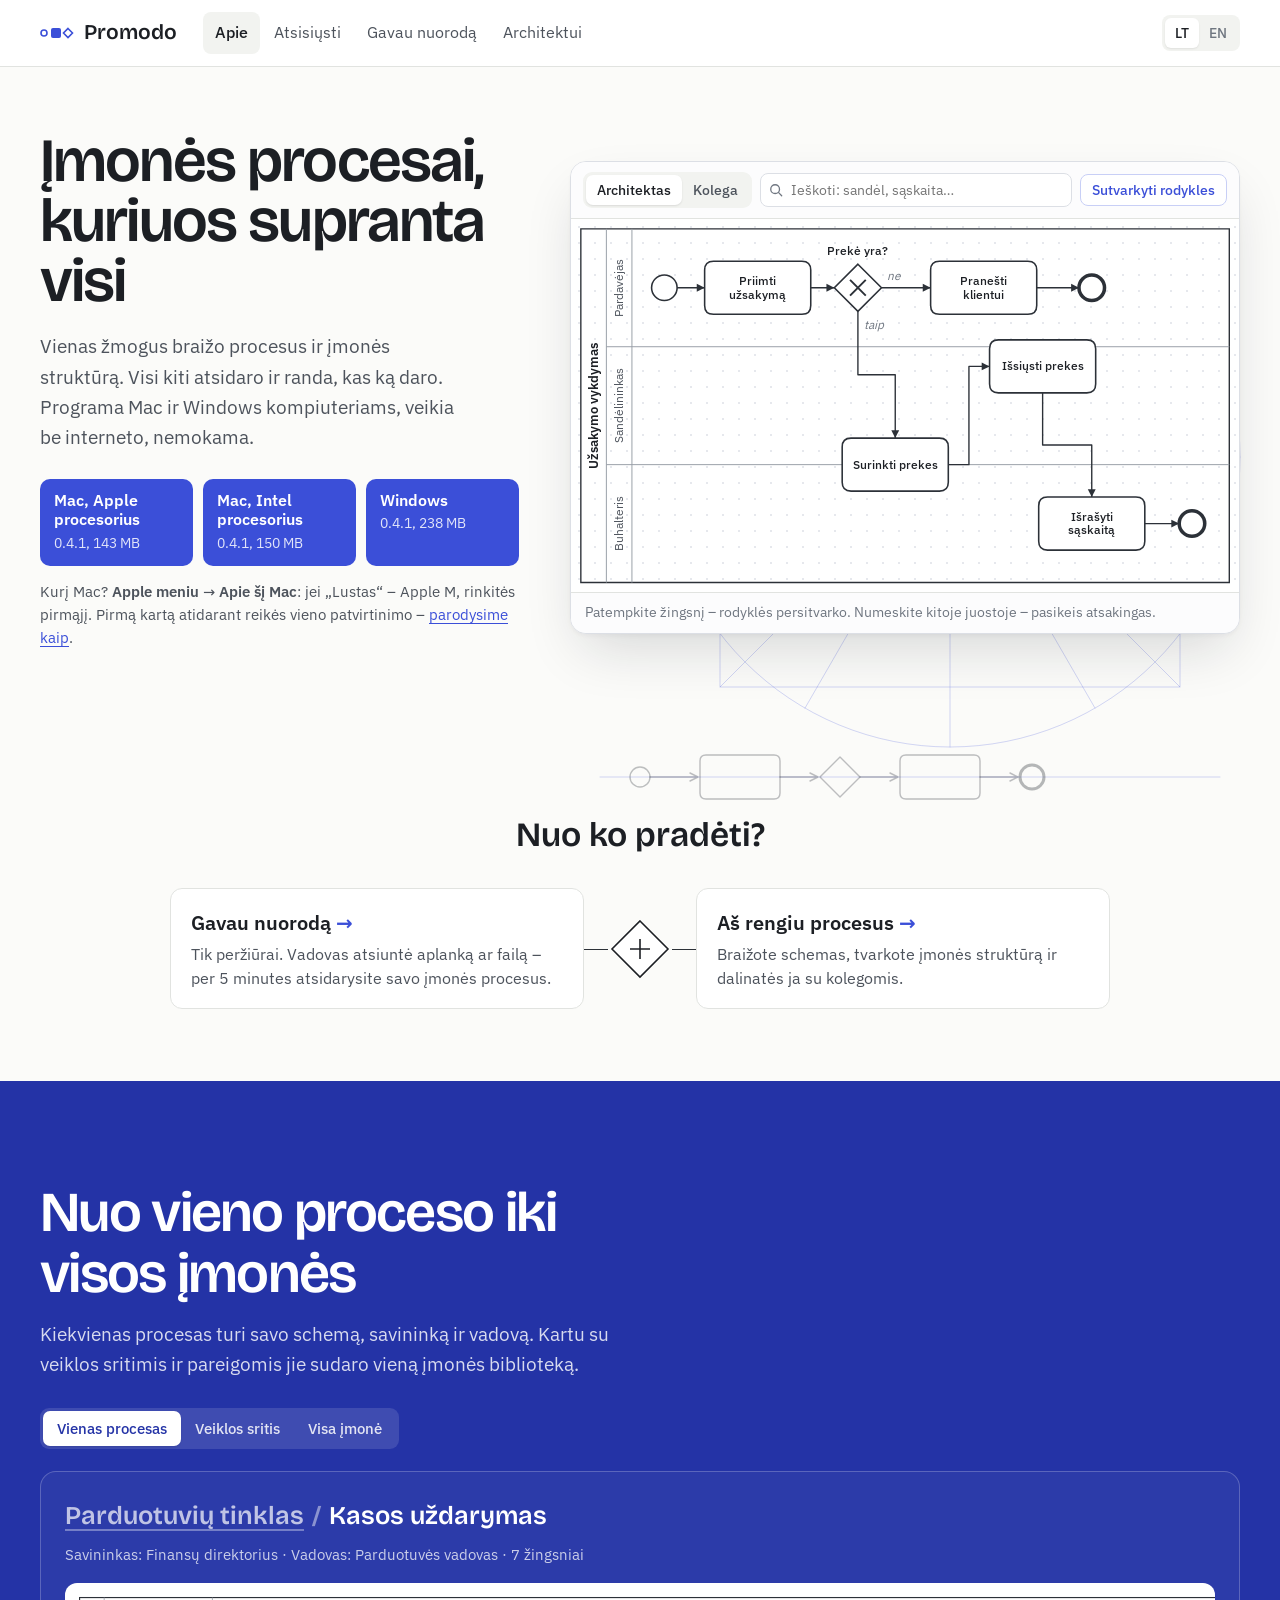
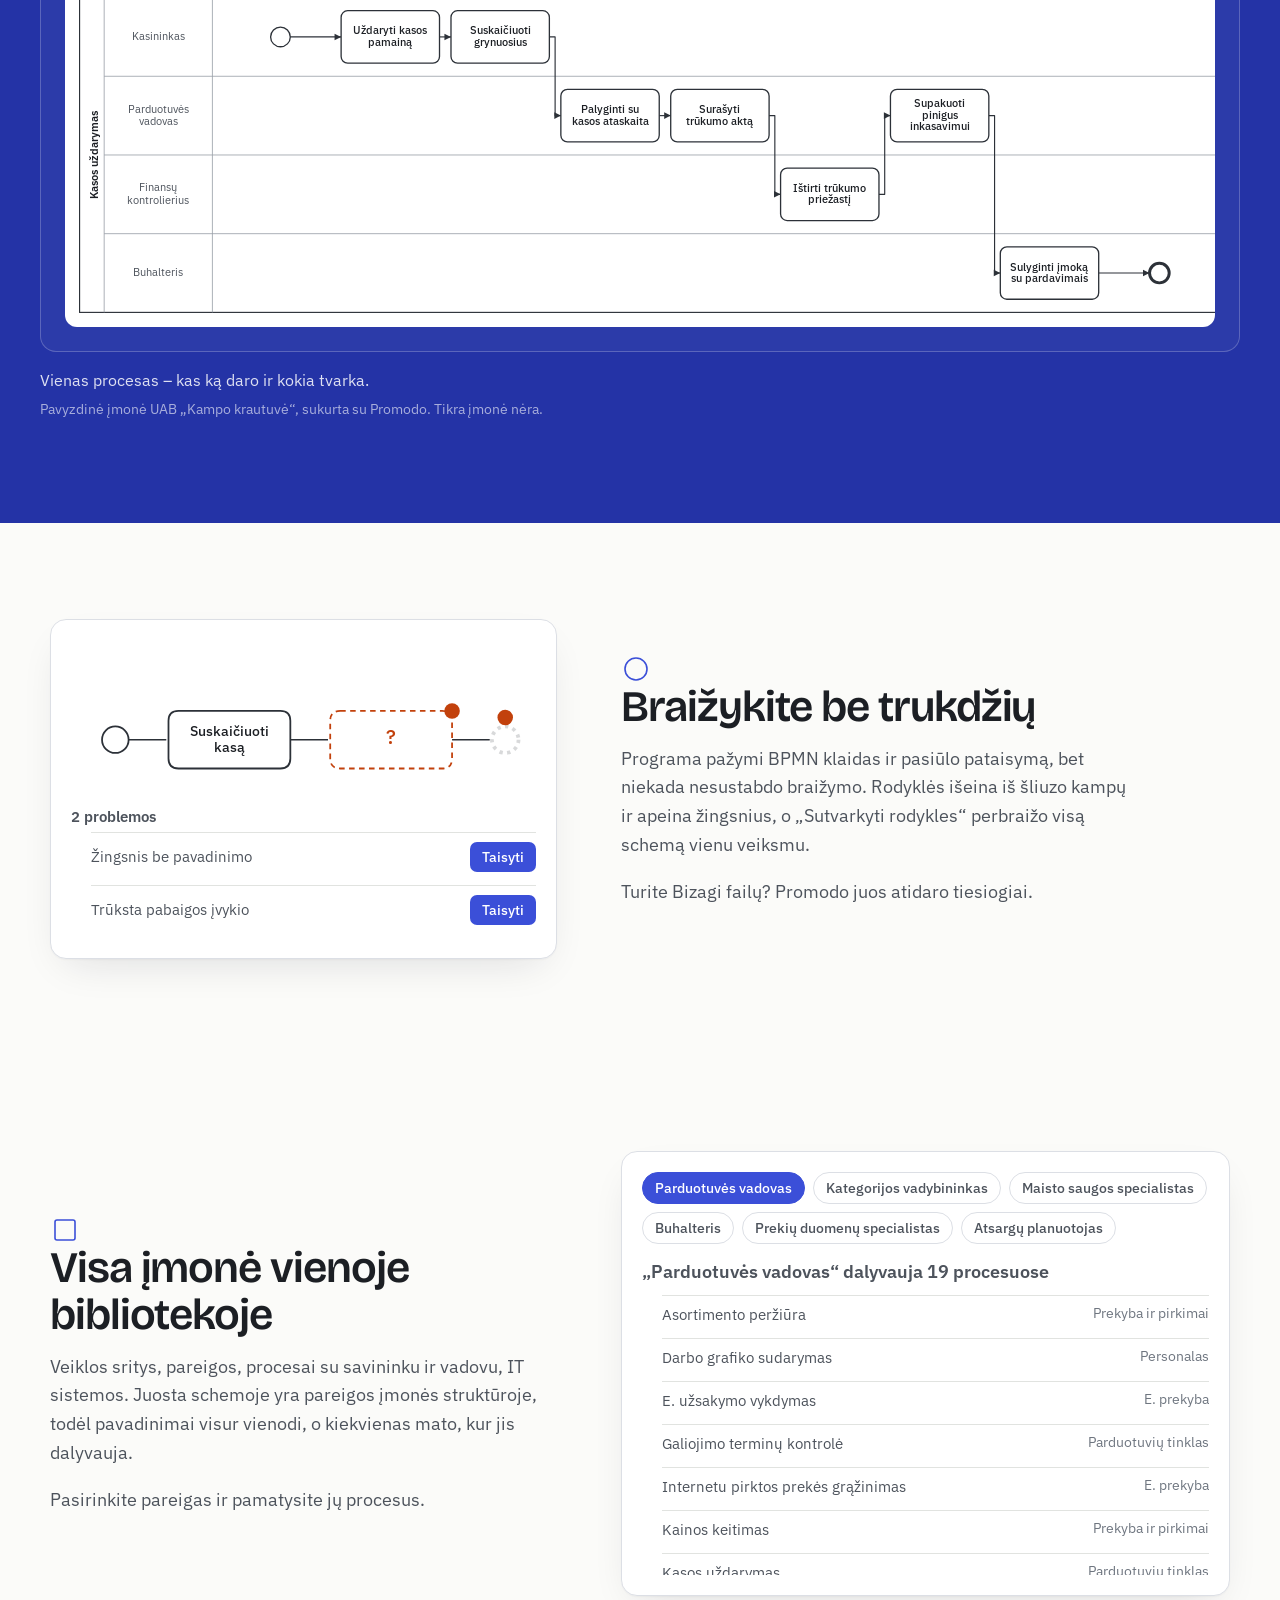
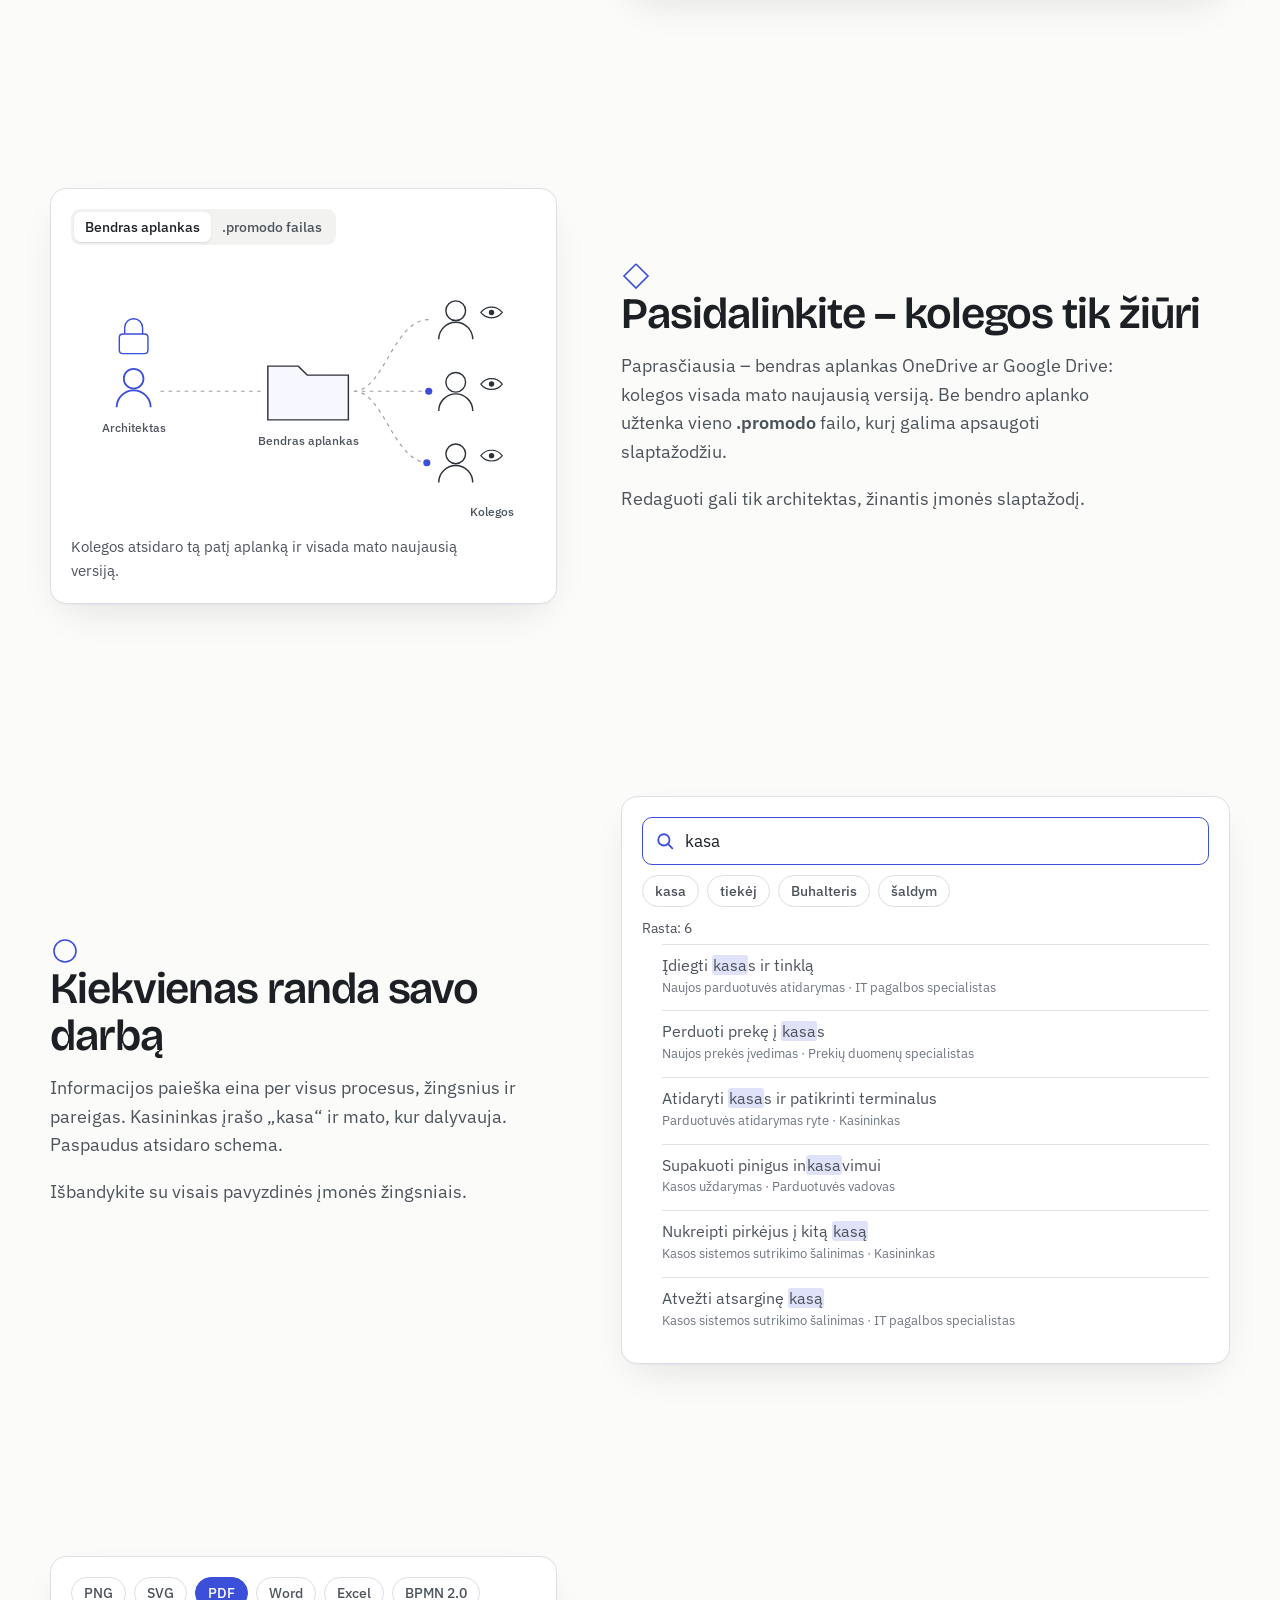
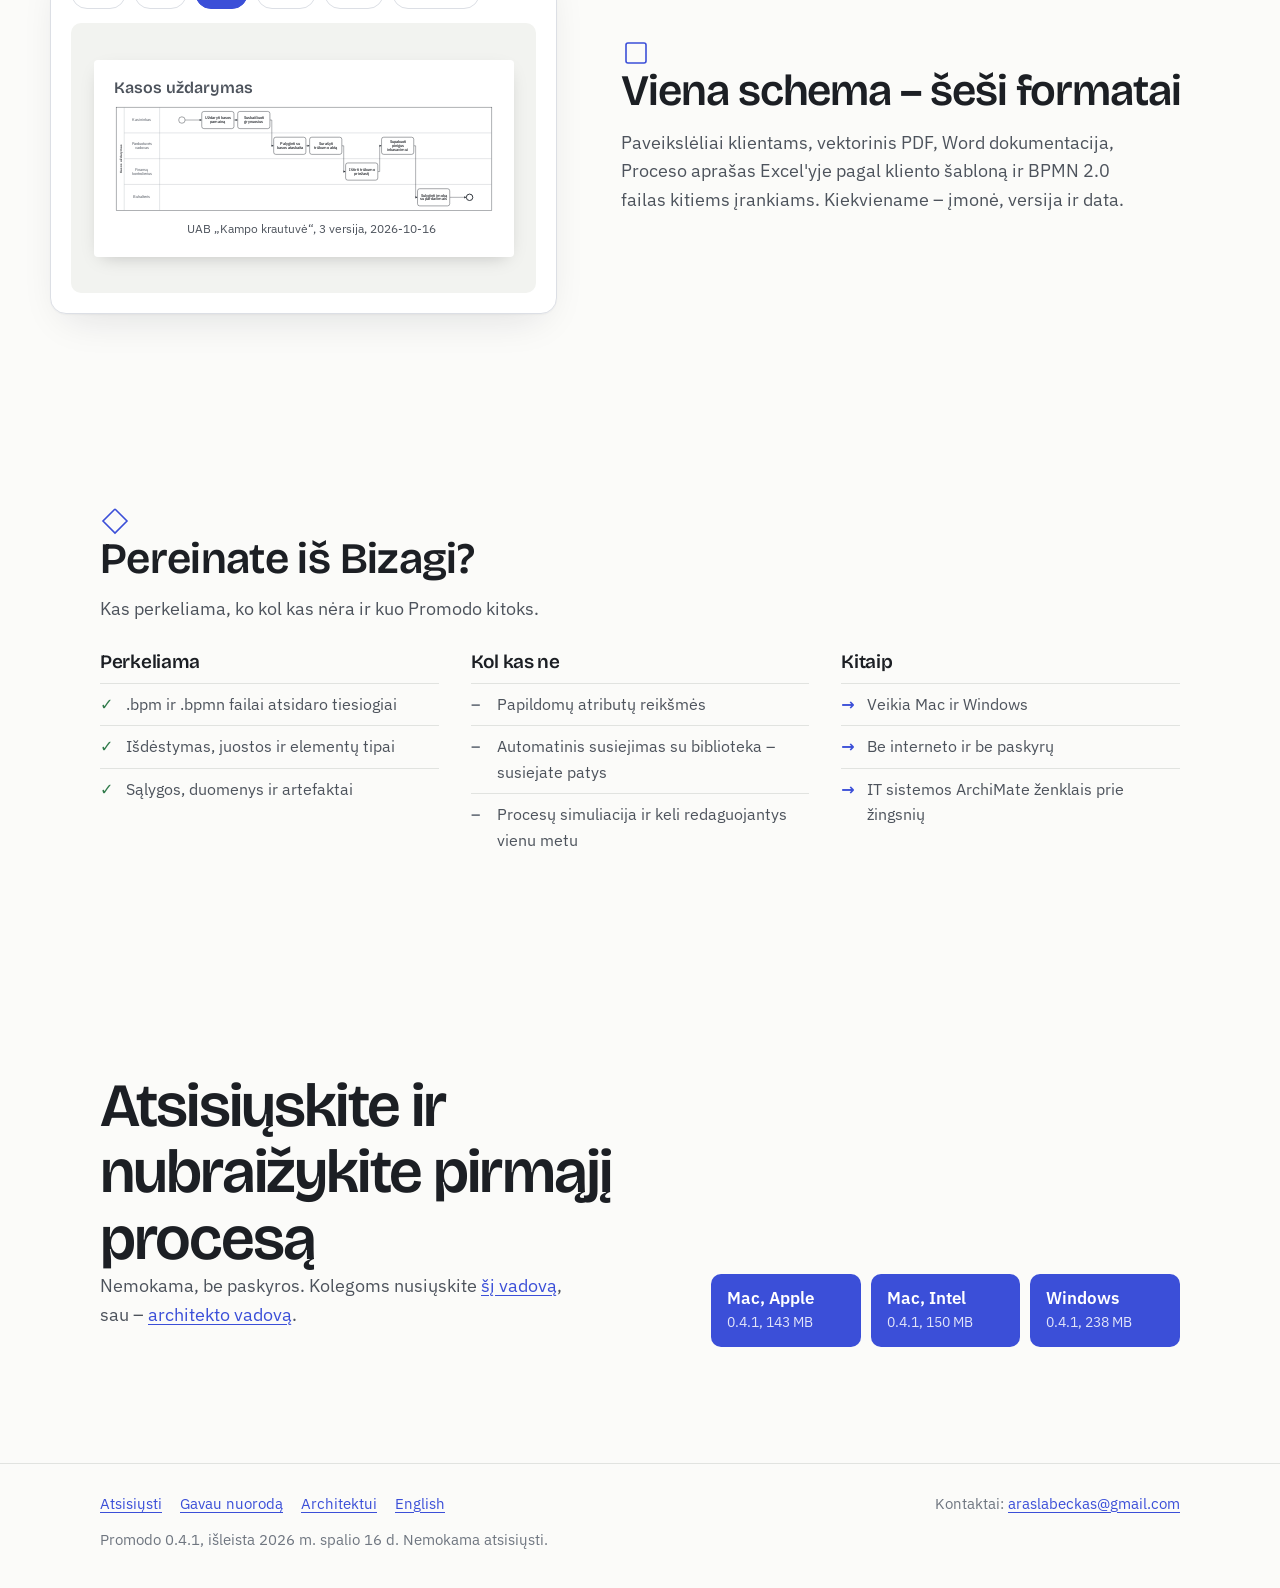
==== index.html @ ded394b3 "Promodo website 0.4.1 Co-Authored-By: Claude Opus 5.5 <noreply@anthropic.com>" ====
<!doctype html>
<html lang="lt" data-root="">
<head>
<meta charset="utf-8">
<meta name="viewport" content="width=device-width, initial-scale=1">
<title>Promodo – įmonės procesai, kuriuos supranta visi</title>
<meta name="description" content="Promodo – programa Mac ir Windows kompiuteriams. Vienas žmogus braižo įmonės procesus ir struktūrą, visi kiti randa, kas ką daro. Veikia be interneto. Nemokama atsisiųsti.">
<link rel="alternate" hreflang="en" href="en/index.html">
<link rel="icon" href="assets/img/icon.png">
<link rel="preload" href="assets/fonts/bricolage-grotesque-latin-opsz-normal.woff2" as="font" type="font/woff2" crossorigin>
<link rel="stylesheet" href="assets/site.css">
</head>
<body>
<a class="skip" href="#main">Pereiti prie turinio</a>
<header class="masthead">
  <a class="brand" href="index.html" aria-label="Promodo pradžia">
    <svg viewBox="0 0 34 14" aria-hidden="true"><circle cx="4" cy="7" r="3" fill="none" stroke="#3b4fd8" stroke-width="1.6"/><rect x="11" y="2" width="10" height="10" rx="2" fill="#3b4fd8"/><path d="M28 2.5 32.5 7 28 11.5 23.5 7Z" fill="none" stroke="#3b4fd8" stroke-width="1.6"/></svg>
    Promodo
  </a>
  <nav class="nav" aria-label="Puslapiai">
    <a href="index.html" aria-current="page">Apie</a>
    <a href="atsisiusti.html">Atsisiųsti</a>
    <a href="gavau-nuoroda.html">Gavau nuorodą</a>
    <a href="architektui.html">Architektui</a>
  </nav>
  <div class="lang"><span aria-current="true">LT</span><a href="en/index.html" hreflang="en" lang="en">EN</a></div>
</header>

<nav class="rail" aria-label="Šio puslapio dalys">
  <ol>
    <li><a href="#pradzia"><span>Pradžia</span></a></li>
    <li><a href="#kam"><span>Kam skirta</span></a></li>
    <li><a href="#mastas"><span>Visa įmonė</span></a></li>
    <li><a href="#braizyti"><span>Braižyti</span></a></li>
    <li><a href="#struktura"><span>Struktūra</span></a></li>
    <li><a href="#dalintis"><span>Dalintis</span></a></li>
    <li><a href="#rasti"><span>Rasti</span></a></li>
    <li><a href="#eksportas"><span>Eksportas</span></a></li>
    <li><a href="#bizagi"><span>Iš Bizagi</span></a></li>
    <li><a href="#atsisiusti"><span>Atsisiųsti</span></a></li>
  </ol>
  <span class="rail__token" aria-hidden="true"></span>
</nav>

<main id="main">
  <section class="hero2" id="pradzia" data-bg="geometry">
    <div class="hero2__grid">
      <div class="hero2__words">
        <h1>Įmonės procesai, kuriuos supranta visi</h1>
        <p class="hero2__sub">Vienas žmogus braižo procesus ir įmonės struktūrą. Visi kiti atsidaro ir randa, kas ką daro. Programa Mac ir Windows kompiuteriams, veikia be interneto, nemokama.</p>
        <div class="keys">
          <a class="key" data-file="mac-arm64" href="https://github.com/arislovas/promodo-app/releases/download/v0.4.1/Promodo-0.4.1-arm64.dmg"><span class="key__os">Mac, Apple procesorius</span><span class="key__meta">0.4.1, 143 MB</span></a>
          <a class="key" data-file="mac-x64" href="https://github.com/arislovas/promodo-app/releases/download/v0.4.1/Promodo-0.4.1-x64.dmg"><span class="key__os">Mac, Intel procesorius</span><span class="key__meta">0.4.1, 150 MB</span></a>
          <a class="key" data-file="win" href="https://github.com/arislovas/promodo-app/releases/download/v0.4.1/Promodo-0.4.1-setup.exe"><span class="key__os">Windows</span><span class="key__meta">0.4.1, 238 MB</span></a>
        </div>
        <p class="keys__hint">Kurį Mac? <b>Apple meniu</b> → <b>Apie šį Mac</b>: jei „Lustas“ – Apple M, rinkitės pirmąjį. Pirmą kartą atidarant reikės vieno patvirtinimo – <a href="atsisiusti.html">parodysime kaip</a>.</p>
      </div>

      <div class="studio" data-demo="studio" data-view="architect">
        <div class="st-bar">
          <div class="seg" role="group" aria-label="Kas žiūri">
            <button type="button" data-mode="architect" aria-pressed="true">Architektas</button>
            <button type="button" data-mode="colleague" aria-pressed="false">Kolega</button>
          </div>
          <label class="st-search"><span class="skip">Informacijos paieška</span>
            <svg viewBox="0 0 16 16" aria-hidden="true"><circle cx="7" cy="7" r="5" fill="none" stroke="#6f7680" stroke-width="1.5"/><path d="M11 11l3.5 3.5" stroke="#6f7680" stroke-width="1.5" stroke-linecap="round"/></svg>
            <input type="search" placeholder="Ieškoti: sandėl, sąskaita…" autocomplete="off">
          </label>
          <button type="button" class="btn-line" data-tidy>Sutvarkyti rodykles</button>
          <span class="st-lock"><svg width="14" height="14" viewBox="0 0 14 14" aria-hidden="true"><rect x="2.5" y="6" width="9" height="7" rx="1.5" fill="none" stroke="#4d535c" stroke-width="1.3"/><path d="M4.5 6V4.5a2.5 2.5 0 0 1 5 0V6" fill="none" stroke="#4d535c" stroke-width="1.3"/></svg>Tik peržiūra</span>
        </div>
        <div class="st-canvas">
          <svg viewBox="0 0 680 380" role="img" aria-label="Proceso „Užsakymo vykdymas“ schema su trimis juostomis: Pardavėjas, Sandėlininkas, Buhalteris. Žingsnius galima tempti."></svg>
          <span class="st-badge" role="status"></span>
          <aside class="st-panel" hidden><button type="button" class="st-panel-close" aria-label="Uždaryti">×</button><div class="st-panel__body"></div></aside>
        </div>
        <p class="st-hint"></p>
      </div>
    </div>
  </section>

  <section class="gate" id="kam" data-bg="spiral">
    <div class="gate__inner">
      <p class="gate__q">Nuo ko pradėti?</p>
      <a class="path" href="gavau-nuoroda.html"><span class="path__title">Gavau nuorodą</span><span class="path__sub">Tik peržiūrai. Vadovas atsiuntė aplanką ar failą – per 5 minutes atsidarysite savo įmonės procesus.</span></a>
      <svg class="gate__mark" viewBox="0 0 64 64" aria-hidden="true"><path d="M32 4L60 32L32 60L4 32Z"/><path d="M22 32h20M32 22v20" stroke-width="2"/></svg>
      <a class="path" href="architektui.html"><span class="path__title">Aš rengiu procesus</span><span class="path__sub">Braižote schemas, tvarkote įmonės struktūrą ir dalinatės ja su kolegomis.</span></a>
    </div>
  </section>

  <section class="band" id="mastas" data-demo="scale">
    <div class="band__inner">
      <h2>Nuo vieno proceso iki visos įmonės</h2>
      <p class="band__lead">Kiekvienas procesas turi savo schemą, savininką ir vadovą. Kartu su veiklos sritimis ir pareigomis jie sudaro vieną įmonės biblioteką.</p>
      <div class="seg" role="group" aria-label="Mastas">
        <button type="button" data-stop aria-pressed="true">Vienas procesas</button>
        <button type="button" data-stop aria-pressed="false">Veiklos sritis</button>
        <button type="button" data-stop aria-pressed="false">Visa įmonė</button>
      </div>
      <div class="sc-stage" aria-live="polite"></div>
      <p class="sc-caption"></p>
      <p class="sc-note">Pavyzdinė įmonė UAB „Kampo krautuvė“, sukurta su Promodo. Tikra įmonė nėra.</p>
    </div>
  </section>

  <section class="x" id="braizyti" data-bg-side="left" data-bg="process">
    <div class="x__inner">
      <div>
        <h2><svg class="mark" data-draw viewBox="0 0 30 30" aria-hidden="true"><circle cx="15" cy="15" r="11" pathLength="1"/></svg>Braižykite be trukdžių</h2>
        <p>Programa pažymi BPMN klaidas ir pasiūlo pataisymą, bet niekada nesustabdo braižymo. Rodyklės išeina iš šliuzo kampų ir apeina žingsnius, o „Sutvarkyti rodykles“ perbraižo visą schemą vienu veiksmu.</p>
        <p>Turite Bizagi failų? Promodo juos atidaro tiesiogiai.</p>
      </div>
      <div class="x__demo" data-demo="check">
        <svg viewBox="0 0 420 140" role="img" aria-label="Schema su dviem problemomis: žingsnis be pavadinimo ir trūkstama pabaiga."></svg>
        <p class="ck-state" role="status"></p>
        <ul class="ck-list"></ul>
      </div>
    </div>
  </section>

  <section class="x" id="struktura" data-bg="org">
    <div class="x__inner">
      <div>
        <h2><svg class="mark" data-draw viewBox="0 0 30 30" aria-hidden="true"><path d="M7 5h16a2 2 0 0 1 2 2v16a2 2 0 0 1-2 2H7a2 2 0 0 1-2-2V7a2 2 0 0 1 2-2z" pathLength="1"/></svg>Visa įmonė vienoje bibliotekoje</h2>
        <p>Veiklos sritys, pareigos, procesai su savininku ir vadovu, IT sistemos. Juosta schemoje yra pareigos įmonės struktūroje, todėl pavadinimai visur vienodi, o kiekvienas mato, kur jis dalyvauja.</p>
        <p>Pasirinkite pareigas ir pamatysite jų procesus.</p>
      </div>
      <div class="x__demo" data-demo="org">
        <div class="or-chips" role="group" aria-label="Pareigos"></div>
        <div class="or-out" aria-live="polite"></div>
      </div>
    </div>
  </section>

  <section class="x" id="dalintis" data-bg-side="left" data-bg="share">
    <div class="x__inner">
      <div>
        <h2><svg class="mark" data-draw viewBox="0 0 30 30" aria-hidden="true"><path d="M15 3L27 15L15 27L3 15Z" pathLength="1"/></svg>Pasidalinkite – kolegos tik žiūri</h2>
        <p>Paprasčiausia – bendras aplankas OneDrive ar Google Drive: kolegos visada mato naujausią versiją. Be bendro aplanko užtenka vieno <b>.promodo</b> failo, kurį galima apsaugoti slaptažodžiu.</p>
        <p>Redaguoti gali tik architektas, žinantis įmonės slaptažodį.</p>
      </div>
      <div class="x__demo" data-demo="share">
        <div class="seg sh-tabs" role="group" aria-label="Kaip dalintis">
          <button type="button" data-share="folder" aria-pressed="true">Bendras aplankas</button>
          <button type="button" data-share="file" aria-pressed="false">.promodo failas</button>
        </div>
        <svg viewBox="0 0 520 300" role="img" aria-label="Architektas pasidalina, trys kolegos peržiūri."></svg>
        <p class="sh-note"></p>
      </div>
    </div>
  </section>

  <section class="x" id="rasti" data-bg="search">
    <div class="x__inner">
      <div>
        <h2><svg class="mark" data-draw viewBox="0 0 30 30" aria-hidden="true"><circle cx="15" cy="15" r="11" pathLength="1"/></svg>Kiekvienas randa savo darbą</h2>
        <p>Informacijos paieška eina per visus procesus, žingsnius ir pareigas. Kasininkas įrašo „kasa“ ir mato, kur dalyvauja. Paspaudus atsidaro schema.</p>
        <p>Išbandykite su visais pavyzdinės įmonės žingsniais.</p>
      </div>
      <div class="x__demo" data-demo="find">
        <label class="fd-box"><span class="skip">Informacijos paieška</span>
          <svg viewBox="0 0 16 16" aria-hidden="true"><circle cx="7" cy="7" r="5" fill="none" stroke="#3b4fd8" stroke-width="1.6"/><path d="M11 11l3.5 3.5" stroke="#3b4fd8" stroke-width="1.6" stroke-linecap="round"/></svg>
          <input type="search" autocomplete="off" placeholder="Informacijos paieška">
        </label>
        <div class="fd-hints"><button type="button" class="chip" data-q="kasa">kasa</button><button type="button" class="chip" data-q="tiekėj">tiekėj</button><button type="button" class="chip" data-q="Buhalteris">Buhalteris</button><button type="button" class="chip" data-q="šaldym">šaldym</button></div>
        <p class="fd-count" aria-live="polite"></p>
        <ul class="fd-results"></ul>
      </div>
    </div>
  </section>

  <section class="x" id="eksportas" data-bg-side="left" data-bg="docs">
    <div class="x__inner">
      <div>
        <h2><svg class="mark" data-draw viewBox="0 0 30 30" aria-hidden="true"><path d="M7 5h16a2 2 0 0 1 2 2v16a2 2 0 0 1-2 2H7a2 2 0 0 1-2-2V7a2 2 0 0 1 2-2z" pathLength="1"/></svg>Viena schema – šeši formatai</h2>
        <p>Paveikslėliai klientams, vektorinis PDF, Word dokumentacija, Proceso aprašas Excel'yje pagal kliento šabloną ir BPMN 2.0 failas kitiems įrankiams. Kiekviename – įmonė, versija ir data.</p>
      </div>
      <div class="x__demo" data-demo="export">
        <div class="ex-formats" role="group" aria-label="Formatas">
          <button type="button" class="chip" data-format="png">PNG</button>
          <button type="button" class="chip" data-format="svg">SVG</button>
          <button type="button" class="chip" data-format="pdf">PDF</button>
          <button type="button" class="chip" data-format="docx">Word</button>
          <button type="button" class="chip" data-format="xlsx">Excel</button>
          <button type="button" class="chip" data-format="bpmn">BPMN 2.0</button>
        </div>
        <div class="ex-view" aria-live="polite"></div>
      </div>
    </div>
  </section>

  <section class="mig" id="bizagi" data-bg-dim data-bg="polyhedron">
    <div class="mig__inner">
      <h2><svg class="mark" data-draw viewBox="0 0 30 30" aria-hidden="true"><path d="M15 3L27 15L15 27L3 15Z" pathLength="1"/></svg>Pereinate iš Bizagi?</h2>
      <p class="quiet">Kas perkeliama, ko kol kas nėra ir kuo Promodo kitoks.</p>
      <div class="mig__cols">
        <div class="yes"><h3>Perkeliama</h3><ul><li>.bpm ir .bpmn failai atsidaro tiesiogiai</li><li>Išdėstymas, juostos ir elementų tipai</li><li>Sąlygos, duomenys ir artefaktai</li></ul></div>
        <div class="not"><h3>Kol kas ne</h3><ul><li>Papildomų atributų reikšmės</li><li>Automatinis susiejimas su biblioteka – susiejate patys</li><li>Procesų simuliacija ir keli redaguojantys vienu metu</li></ul></div>
        <div class="diff"><h3>Kitaip</h3><ul><li>Veikia Mac ir Windows</li><li>Be interneto ir be paskyrų</li><li>IT sistemos ArchiMate ženklais prie žingsnių</li></ul></div>
      </div>
    </div>
  </section>

  <section class="close" id="atsisiusti" data-bg="geometry">
    <div class="close__inner">
      <div>
        <h2>Atsisiųskite ir nubraižykite pirmąjį procesą</h2>
        <p>Nemokama, be paskyros. Kolegoms nusiųskite <a href="gavau-nuoroda.html">šį vadovą</a>, sau – <a href="architektui.html">architekto vadovą</a>.</p>
      </div>
      <div class="keys">
        <a class="key" data-file="mac-arm64" href="https://github.com/arislovas/promodo-app/releases/download/v0.4.1/Promodo-0.4.1-arm64.dmg"><span class="key__os">Mac, Apple</span><span class="key__meta">0.4.1, 143 MB</span></a>
        <a class="key" data-file="mac-x64" href="https://github.com/arislovas/promodo-app/releases/download/v0.4.1/Promodo-0.4.1-x64.dmg"><span class="key__os">Mac, Intel</span><span class="key__meta">0.4.1, 150 MB</span></a>
        <a class="key" data-file="win" href="https://github.com/arislovas/promodo-app/releases/download/v0.4.1/Promodo-0.4.1-setup.exe"><span class="key__os">Windows</span><span class="key__meta">0.4.1, 238 MB</span></a>
      </div>
    </div>
  </section>
</main>

<footer class="footer">
  <div class="footer__inner">
    <div class="footer__links">
      <a href="atsisiusti.html">Atsisiųsti</a>
      <a href="gavau-nuoroda.html">Gavau nuorodą</a>
      <a href="architektui.html">Architektui</a>
      <a href="en/index.html" hreflang="en">English</a>
    </div>
    <p style="margin:0">Kontaktai: <a href="mailto:araslabeckas@gmail.com">araslabeckas@gmail.com</a></p>
  </div>
  <p class="footer__meta">Promodo <span data-version>0.4.1</span>, išleista <span data-date>2026 m. spalio 16 d.</span> Nemokama atsisiųsti.</p>
</footer>
<script type="application/json" id="ui-text">{
  "studio": {
    "pool": "Užsakymo vykdymas", "lanes": ["Pardavėjas", "Sandėlininkas", "Buhalteris"],
    "steps": { "a": "Priimti užsakymą", "n": "Pranešti klientui", "b": "Surinkti prekes", "c": "Išsiųsti prekes", "d": "Išrašyti sąskaitą" },
    "gate": "Prekė yra?", "yes": "taip", "no": "ne",
    "details": { "a": ["E. parduotuvė", "Užsakymas", "Užsakymas patvirtintas"], "n": ["El. paštas", "–", "Klientas informuotas"], "b": ["Sandėlio sistema", "Surinkimo lapas", "Prekės surinktos"], "c": ["Kurjerių sistema", "Važtaraštis", "Siunta išsiųsta"], "d": ["Apskaitos sistema", "Sąskaita faktūra", "Sąskaita išsiųsta"] },
    "fields": { "who": "Atsakingas", "it": "IT sistema", "doc": "Dokumentas", "result": "Rezultatas" },
    "hintArchitect": "Patempkite žingsnį – rodyklės persitvarko. Numeskite kitoje juostoje – pasikeis atsakingas.",
    "hintColleague": "Kolega gali tik žiūrėti. Paspauskite žingsnį – pamatysite, kas atsakingas ir kuo dirbama.",
    "tidied": "Rodyklės sutvarkytos"
  },
  "scale": {
    "process": "Kasos uždarymas", "owner": "Savininkas", "manager": "Vadovas", "company": "UAB „Kampo krautuvė“",
    "stepForms": ["žingsnis", "žingsniai", "žingsnių"], "processForms": ["procesas", "procesai", "procesų"],
    "clickHint": "paspauskite procesą – atsidarys jo schema",
    "totals": "12 veiklos sričių · 32 procesai · 204 žingsniai · 40 pareigų. Paspauskite bet kurį procesą.",
    "captions": ["Vienas procesas – kas ką daro ir kokia tvarka.", "Veiklos sritis – visi jos procesai su savininku, vadovu ir žingsniais.", "Visa įmonė – procesų žemėlapis pagal veiklos sritis."]
  },
  "check": { "step1": "Suskaičiuoti kasą", "step2": "Palyginti su ataskaita", "issue1": "Žingsnis be pavadinimo", "issue2": "Trūksta pabaigos įvykio", "fix": "Taisyti", "fixed": "Pataisyta", "problem1": "1 problema", "problems": "{n} problemos", "ok": "Klaidų nėra" },
  "org": { "count": "„{role}“ dalyvauja {n} procesuose" },
  "share": { "architect": "Architektas", "colleagues": "Kolegos", "folder": "Bendras aplankas", "file": "Kampo krautuvė.promodo", "noteFolder": "Kolegos atsidaro tą patį aplanką ir visada mato naujausią versiją.", "noteFile": "Vienas failas laiške. Dukart spustelėjus įsidiegia, gali būti apsaugotas slaptažodžiu." },
  "find": { "start": "kasa", "total": "Pavyzdinėje įmonėje – {n} procesų, žingsnių ir pareigų", "found": "Rasta: {n}", "process": "Procesas", "role": "Pareigos" },
  "export": { "png": "PNG, 2×", "svg": "SVG, vektorius", "stamp": "UAB „Kampo krautuvė“, 3 versija, 2026-10-16", "owner": "Savininkas", "manager": "Vadovas", "cols": ["Nr.", "Žingsnis", "Atsakingas"] }
}</script>
<script src="assets/demo-data.js" defer></script>
<script src="assets/site.js" defer></script>
<script src="assets/demos.js" defer></script>
</body>
</html>
---- assets/site.css ----
/* Promodo site — the page is a process. Headings in Bricolage Grotesque, text in IBM Plex Sans (the app's own
   font), one accent: the app's blue, which also owns one whole band. Fonts self-hosted (SIL OFL). */
@font-face { font-family: "Bricolage"; src: url("fonts/bricolage-grotesque-latin-opsz-normal.woff2") format("woff2"); font-weight: 200 800; font-display: swap; unicode-range: U+0000-00FF, U+2000-206F, U+20AC, U+2122, U+2190-2193, U+2212; }
@font-face { font-family: "Bricolage"; src: url("fonts/bricolage-grotesque-latin-ext-opsz-normal.woff2") format("woff2"); font-weight: 200 800; font-display: swap; unicode-range: U+0100-02AF, U+1E00-1EFF; }

@font-face { font-family: "Plex Sans"; src: url("fonts/ibm-plex-sans-latin-400-normal.woff2") format("woff2"); font-weight: 400; font-display: swap; unicode-range: U+0000-00FF, U+2000-206F, U+20AC, U+2122, U+2190-2193, U+2212; }
@font-face { font-family: "Plex Sans"; src: url("fonts/ibm-plex-sans-latin-ext-400-normal.woff2") format("woff2"); font-weight: 400; font-display: swap; unicode-range: U+0100-02AF, U+1E00-1EFF; }
@font-face { font-family: "Plex Sans"; src: url("fonts/ibm-plex-sans-latin-500-normal.woff2") format("woff2"); font-weight: 500; font-display: swap; unicode-range: U+0000-00FF, U+2000-206F, U+20AC, U+2122, U+2190-2193, U+2212; }
@font-face { font-family: "Plex Sans"; src: url("fonts/ibm-plex-sans-latin-ext-500-normal.woff2") format("woff2"); font-weight: 500; font-display: swap; unicode-range: U+0100-02AF, U+1E00-1EFF; }
@font-face { font-family: "Plex Sans"; src: url("fonts/ibm-plex-sans-latin-600-normal.woff2") format("woff2"); font-weight: 600; font-display: swap; unicode-range: U+0000-00FF, U+2000-206F, U+20AC, U+2122, U+2190-2193, U+2212; }
@font-face { font-family: "Plex Sans"; src: url("fonts/ibm-plex-sans-latin-ext-600-normal.woff2") format("woff2"); font-weight: 600; font-display: swap; unicode-range: U+0100-02AF, U+1E00-1EFF; }

:root {
  --bg: #fbfbf9;
  --panel: #f2f3f0;
  --ink: #1c1f24;
  --soft: #4d535c;
  --muted: #6f7680;
  --line: #e1e3e0;
  --blue: #3b4fd8;
  --blue-dark: #2d3eb3;
  --blue-tint: #eef0fc;
  --font: "Plex Sans", "Segoe UI", system-ui, -apple-system, sans-serif;
  --display: "Bricolage", "Plex Sans", system-ui, sans-serif;
  --band: #2433a6;
  --page: 1080px;
  --gutter: clamp(18px, 4vw, 40px);
}

*, *::before, *::after { box-sizing: border-box; }
html { -webkit-text-size-adjust: 100%; }
html { background: var(--bg); }
body { margin: 0; background: transparent; color: var(--ink); font: 400 18px/1.6 var(--font); }
img, svg { display: block; max-width: 100%; height: auto; }
a { color: var(--blue); text-underline-offset: 0.18em; }
a:hover { color: var(--blue-dark); }
:focus-visible { outline: 3px solid var(--blue); outline-offset: 2px; border-radius: 4px; }
h1, h2, h3 { margin: 0; font-family: var(--display); font-weight: 600; letter-spacing: -0.015em; line-height: 1.08; font-optical-sizing: auto; }
::selection { background: rgba(59, 79, 216, 0.18); }
html { scrollbar-color: #c9ccd3 transparent; }
p { margin: 0 0 1em; }
b { font-weight: 600; }
.skip { position: absolute; left: -9999px; }
.skip:focus { left: 16px; top: 16px; background: #fff; padding: 8px 12px; z-index: 10; }
.wrap { max-width: var(--page); margin: 0 auto; }
.quiet { color: var(--soft); }

/* Header */
.masthead { display: flex; align-items: center; gap: 8px; padding: 12px var(--gutter); border-bottom: 1px solid var(--line); background: #fff; position: sticky; top: 0; z-index: 5; }
.brand { display: flex; align-items: center; gap: 10px; color: var(--ink); text-decoration: none; font-weight: 600; font-size: 19px; margin-right: 18px; }
.brand svg { width: 34px; height: 14px; }
.nav { display: flex; gap: 2px; flex: 1; overflow-x: auto; scrollbar-width: none; }
.nav a { padding: 8px 12px; border-radius: 8px; color: var(--soft); text-decoration: none; font-size: 16px; white-space: nowrap; }
.nav a:hover { background: var(--panel); color: var(--ink); }
.nav a[aria-current="page"] { color: var(--ink); background: var(--panel); font-weight: 500; }
.lang { display: flex; background: var(--panel); border-radius: 8px; padding: 3px; font-size: 14px; font-weight: 500; }
.lang a, .lang span { padding: 4px 10px; border-radius: 6px; text-decoration: none; color: var(--muted); }
.lang span { background: #fff; color: var(--ink); box-shadow: 0 1px 2px rgba(0, 0, 0, 0.08); }
@media (max-width: 720px) {
  .masthead { flex-wrap: wrap; }
  .brand { margin-right: auto; }
  .nav { order: 3; flex-basis: 100%; margin: 4px -6px 0; }
  .nav a { padding: 7px 10px; font-size: 15px; }}

/* Hero */

/* Download buttons */
.keys { display: grid; grid-template-columns: repeat(3, minmax(0, 1fr)); gap: 10px; max-width: 640px; }
.key { display: flex; flex-direction: column; gap: 2px; padding: 14px 16px; border-radius: 10px; background: var(--blue); color: #fff; text-decoration: none; }
.key:hover { background: var(--blue-dark); color: #fff; }
.key__os { font-weight: 600; font-size: 17px; line-height: 1.25; }
.key__meta { font-size: 14px; opacity: 0.85; }
.key[data-suggested="true"] { box-shadow: 0 0 0 3px var(--bg), 0 0 0 5px var(--blue); }
.keys__hint { margin-top: 14px; font-size: 15.5px; color: var(--soft); max-width: 60ch; }
@media (max-width: 560px) { .keys { grid-template-columns: 1fr; }}

/* Two paths */
.path { display: block; padding: 18px 20px; border: 1px solid var(--line); border-radius: 12px; background: #fff; color: var(--ink); text-decoration: none; }
.path:hover { border-color: var(--blue); color: var(--ink); }
.path__title { display: block; font-weight: 600; font-size: 20px; margin-bottom: 4px; }
.path__title::after { content: " →"; color: var(--blue); }
.path__sub { display: block; font-size: 15.5px; color: var(--soft); line-height: 1.5; }

/* Sections */
.section { padding: clamp(48px, 7vw, 80px) var(--gutter); border-top: 1px solid var(--line); }

/* Screenshots */
.shot{ margin: 0; }
.shot img{ width: 100%; border-radius: 10px; border: 1px solid var(--line); box-shadow: 0 8px 24px rgba(20, 24, 40, 0.08); background: #fff; }
.shot figcaption{ margin-top: 10px; font-size: 15px; color: var(--muted); }

/* How it works: two columns */

/* Facts */

/* For / not for */

/* Footer */
.footer { border-top: 1px solid var(--line); padding: 28px var(--gutter) 36px; font-size: 15px; color: var(--muted); }
.footer__inner { max-width: var(--page); margin: 0 auto; display: flex; justify-content: space-between; gap: 12px 24px; flex-wrap: wrap; }
.footer__links { display: flex; gap: 18px; flex-wrap: wrap; }
.footer__meta { max-width: var(--page); margin: 12px auto 0; }

/* Guides */
.guide-hero { padding: clamp(36px, 6vw, 64px) var(--gutter) 32px; border-bottom: 1px solid var(--line); }
.guide-hero h1 { font-size: clamp(32px, 4.6vw, 48px); max-width: 20ch; margin-bottom: 12px; }
.guide-hero p { font-size: 19px; color: var(--soft); max-width: 50ch; margin: 0; }
.calm { font-size: 19px; }
.steps { list-style: none; margin: 0; padding: 0; }
.step { display: grid; grid-template-columns: 44px minmax(0, 1fr); gap: 0 20px; padding: 28px 0; border-bottom: 1px solid var(--line); }
.step:last-of-type { border-bottom: 0; }
.step__n { width: 40px; height: 40px; display: grid; place-items: center; border-radius: 50%; background: var(--blue-tint); color: var(--blue); font-weight: 600; }
.step.is-here .step__n { background: var(--blue); color: #fff; }
.step h2 { font-size: clamp(24px, 3vw, 30px); margin: 4px 0 12px; }
.step__body { max-width: 720px; }
.step__body ol, .step__body ul { padding-left: 1.2em; margin: 0 0 1em; }
.step__body li { margin-bottom: 6px; }
.choice { display: grid; grid-template-columns: 1fr 1fr; gap: 14px; margin: 16px 0 8px; }
.choice > div { border: 1px solid var(--line); background: #fff; border-radius: 12px; padding: 16px 18px; }
.choice h3 { font-size: 19px; margin-bottom: 8px; display: flex; align-items: center; gap: 10px; }
.choice h3 svg { width: 26px; height: 26px; flex: none; }
.choice p { font-size: 17px; margin-bottom: 0.5em; }
@media (max-width: 680px) { .choice { grid-template-columns: 1fr; }}
.shot { margin: 18px 0 6px; }
.note { background: var(--blue-tint); border-radius: 12px; padding: 16px 18px; margin: 16px 0; max-width: 720px; }
.note p:last-child { margin: 0; }
.kbd { font-size: 0.9em; background: var(--panel); border: 1px solid var(--line); border-radius: 5px; padding: 1px 6px; white-space: nowrap; }

/* Architect manual */
.manual { display: grid; grid-template-columns: 230px minmax(0, 1fr); gap: 48px; max-width: var(--page); margin: 0 auto; padding: 36px var(--gutter) 72px; }
.index { position: sticky; top: 76px; align-self: start; }
.index p { margin: 0 0 8px; font-size: 14px; font-weight: 600; color: var(--muted); }
.index ol { list-style: none; margin: 0; padding: 0; counter-reset: idx; }
.index li { counter-increment: idx; }
.index a { display: grid; grid-template-columns: 26px 1fr; padding: 5px 8px; border-radius: 6px; font-size: 15px; color: var(--soft); text-decoration: none; line-height: 1.3; }
.index a::before { content: counter(idx); color: var(--muted); }
.index a:hover { background: var(--panel); }
.index a.is-here { background: var(--blue-tint); color: var(--blue); }
.chapter { padding: 0 0 40px; margin-bottom: 40px; border-bottom: 1px solid var(--line); scroll-margin-top: 84px; }
.chapter:last-child { border-bottom: 0; }
.chapter__no { display: none; }
.chapter h2 { font-size: clamp(24px, 3vw, 30px); margin-bottom: 12px; }
.chapter p, .chapter li { max-width: 66ch; }
.chapter ol, .chapter ul { padding-left: 1.25em; }
.chapter li { margin-bottom: 6px; }
@media (max-width: 900px) { .manual { grid-template-columns: 1fr; gap: 20px; } .index { position: static; }}

/* Download page */
.dl { display: grid; grid-template-columns: minmax(0, 1fr) minmax(0, 1fr); gap: 24px; }
.dl > section { background: #fff; border: 1px solid var(--line); border-radius: 14px; padding: 24px; }
.dl h2 { font-size: 28px; margin-bottom: 8px; }
.dl .keys { grid-template-columns: 1fr 1fr; margin: 16px 0 8px; }
.dl .keys--one { grid-template-columns: 1fr; max-width: 260px; }
.sum { font-size: 13px; color: var(--muted); word-break: break-all; margin-top: 12px; }
.sum summary { cursor: pointer; color: var(--soft); font-size: 15px; word-break: normal; }
.install { list-style: none; margin: 20px 0 0; padding: 0; counter-reset: ins; }
.install > li { counter-increment: ins; display: grid; grid-template-columns: 32px 1fr; gap: 4px 12px; padding: 14px 0; border-top: 1px solid var(--line); }
.install > li::before { content: counter(ins); width: 28px; height: 28px; display: grid; place-items: center; border-radius: 50%; background: var(--blue-tint); color: var(--blue); font-weight: 600; font-size: 14px; }
.install p { margin: 0 0 6px; }
.install svg { grid-column: 2; width: 100%; max-width: 320px; margin-top: 6px; }
.why { margin-top: 28px; padding: 22px 24px; border-radius: 14px; background: var(--panel); max-width: 820px; }
.why h3 { font-size: 22px; margin-bottom: 8px; }
.why p:last-child { margin: 0; }
@media (max-width: 860px) { .dl { grid-template-columns: minmax(0, 1fr); }}
@media (max-width: 520px) { .dl .keys { grid-template-columns: 1fr; } .dl > section { padding: 18px; }}

/* ---------- Line drawings: quiet, thin, drawn once ---------- */
:root { --line-ink: #2c3138; --line-con: rgba(59, 79, 216, 0.32); }
[data-draw] path, [data-draw] circle { stroke-dasharray: 1; stroke-dashoffset: 1; transition: stroke-dashoffset 1.1s cubic-bezier(.45, .05, .25, 1) var(--d, 0s); }
[data-draw].is-drawn path, [data-draw].is-drawn circle { stroke-dashoffset: 0; }

/* Shape marks (the logo's circle, square and diamond) beside section titles */
.mark { width: 30px; height: 30px; flex: none; }
.mark path, .mark circle, .mark rect { fill: none; stroke: var(--blue); stroke-width: 1.6; }

@media (prefers-reduced-motion: reduce) {
  [data-draw] path, [data-draw] circle{ transition: none; }}

/* ---------- Background drawings ---------- */
/* A fixed, faint layer behind the page. Each section names a scene; it draws as you scroll through it. */
.bg { position: fixed; inset: 0; z-index: 0; pointer-events: none; }
.bg svg { width: 100%; height: 100%; }
.bg path { fill: none; stroke-linecap: round; stroke-linejoin: round; }
.bg-scene { opacity: 0; transition: opacity 0.6s ease; }
@media (prefers-reduced-motion: reduce) { .bg-scene { transition: none; }}
.bg-c { stroke: rgba(59, 79, 216, 0.22); stroke-width: 1; }
.bg-i { stroke: rgba(44, 49, 56, 0.3); stroke-width: 1.4; }
.bg-b { stroke: rgba(44, 49, 56, 0.34); stroke-width: 3; }
main, .footer, .masthead { position: relative; z-index: 1; }
.masthead { z-index: 5; }
@media (max-width: 900px) { .bg { opacity: 0.6; }}

/* =================== Home: the page is a process =================== */
.brand { font-family: var(--display); font-size: 21px; }
section[id] { scroll-margin-top: 72px; }

/* Hero: words on the left, the live mini-Promodo on the right */
.hero2 { padding: clamp(32px, 5vw, 64px) var(--gutter) clamp(40px, 6vw, 72px); }
.hero2__grid { max-width: 1240px; margin: 0 auto; display: grid; grid-template-columns: minmax(0, 5fr) minmax(0, 7fr); gap: clamp(28px, 4vw, 56px); align-items: center; }
.hero2 h1 { font-size: clamp(40px, 4.8vw, 70px); line-height: 0.98; letter-spacing: -0.03em; margin-bottom: 20px; }
.hero2__sub { font-size: 19px; color: var(--soft); max-width: 38ch; margin-bottom: 26px; }
.hero2 .keys { grid-template-columns: 1fr 1fr 1fr; }
.hero2 .key { padding: 12px 14px; }
.hero2 .key__os { font-size: 15.5px; }
.hero2 .keys__hint { font-size: 14.5px; }
@media (max-width: 1060px) { .hero2__grid { grid-template-columns: 1fr; } .hero2__words { max-width: 680px; }}

/* The studio window */
.studio { position: relative; background: #fff; border: 1px solid #dcdfe5; border-radius: 16px; box-shadow: 0 2px 4px rgba(20, 24, 40, 0.04), 0 24px 56px -12px rgba(20, 24, 40, 0.16); overflow: hidden; }
.st-bar { display: flex; flex-wrap: wrap; align-items: center; gap: 8px; padding: 10px 12px; border-bottom: 1px solid var(--line); background: #fcfcfd; }
.seg { display: inline-flex; background: var(--panel); border-radius: 9px; padding: 3px; }
.seg button { font: 500 13.5px var(--font); color: var(--soft); background: none; border: 0; border-radius: 7px; padding: 6px 11px; cursor: pointer; }
.seg button[aria-pressed="true"] { background: #fff; color: var(--ink); box-shadow: 0 1px 2px rgba(0, 0, 0, 0.1); }
.st-search { position: relative; flex: 1 1 160px; min-width: 140px; }
.st-search input { width: 100%; font: 400 14px var(--font); padding: 7px 10px 7px 30px; border: 1px solid #dcdfe5; border-radius: 8px; background: #fff; color: var(--ink); }
.st-search input:focus { outline: 2px solid var(--blue); outline-offset: 0; border-color: transparent; }
.st-search svg { position: absolute; left: 9px; top: 50%; transform: translateY(-50%); width: 14px; height: 14px; }
.btn-line { font: 500 13.5px var(--font); color: var(--blue); background: #fff; border: 1px solid #c8cff6; border-radius: 8px; padding: 6px 11px; cursor: pointer; display: inline-flex; align-items: center; gap: 6px; }
.btn-line:hover { background: var(--blue-tint); }
.st-lock { display: none; align-items: center; gap: 6px; font: 500 13px var(--font); color: var(--soft); padding: 6px 8px; }
.studio[data-view="colleague"] [data-tidy] { display: none; }
.studio[data-view="colleague"] .st-lock { display: inline-flex; }
.st-canvas { position: relative; background-image: radial-gradient(#e6e8ed 1px, transparent 1px); background-size: 16px 16px; }
.st-canvas svg { display: block; width: 100%; height: auto; touch-action: none; }
.st-badge { position: absolute; left: 50%; bottom: 12px; transform: translate(-50%, 8px); background: var(--ink); color: #fff; font: 500 13px var(--font); padding: 6px 12px; border-radius: 99px; opacity: 0; transition: opacity 0.3s, transform 0.3s; pointer-events: none; }
.st-badge.is-on { opacity: 1; transform: translate(-50%, 0); }
.st-hint { margin: 0; padding: 9px 14px; font-size: 13.5px; color: var(--muted); border-top: 1px solid var(--line); background: #fcfcfd; }
.st-panel { position: absolute; right: 12px; top: 12px; width: 230px; background: #fff; border: 1px solid #dcdfe5; border-radius: 12px; box-shadow: 0 12px 32px -8px rgba(20, 24, 40, 0.2); padding: 12px 14px; font-size: 13.5px; }
.st-panel[hidden] { display: none; }
.st-panel__title { font-weight: 600; margin: 0 22px 8px 0; font-size: 14.5px; line-height: 1.3; }
.st-panel dl { display: grid; grid-template-columns: auto 1fr; gap: 4px 10px; margin: 0; }
.st-panel dt { color: var(--muted); }
.st-panel dd { margin: 0; }
.st-panel-close { position: absolute; right: 8px; top: 6px; border: 0; background: none; font-size: 18px; line-height: 1; color: var(--muted); cursor: pointer; padding: 4px; }
/* diagram */
.st-frame { fill: none; stroke: #2c3138; stroke-width: 1.4; }
.st-frame--inner { stroke-width: 1; stroke: #9aa0a8; }
.st-pool-name { font: 600 13px var(--font); fill: var(--ink); }
.st-lane-name { font: 400 12.5px var(--font); fill: var(--soft); }
.st-lane-bg { fill: transparent; transition: fill 0.2s; }
.st-lane.is-target .st-lane-bg, .st-lane.is-hit .st-lane-bg { fill: rgba(59, 79, 216, 0.06); }
.st-lane.is-hit .st-lane-name { fill: var(--blue); font-weight: 600; }
.st-edge { fill: none; stroke: #2c3138; stroke-width: 1.4; stroke-linejoin: round; }
.st-head { fill: #2c3138; }
.st-edge-label { font: italic 400 12px var(--font); fill: var(--muted); }
.st-shape { fill: #fff; stroke: #2c3138; stroke-width: 1.6; transition: fill 0.2s, stroke 0.2s; }
.st-shape--end { stroke-width: 3.6; }
.st-mark { stroke: #2c3138; stroke-width: 2; }
.st-label { font: 500 12.5px var(--font); fill: var(--ink); pointer-events: none; }
.st-gate-label { font: 500 12.5px var(--font); fill: var(--ink); }
.studio[data-view="architect"] .st-node--task { cursor: grab; }
.studio[data-view="colleague"] .st-node--task { cursor: pointer; }
.st-node--task.is-dragging { cursor: grabbing; }
.st-node--task.is-dragging .st-shape { stroke: var(--blue); stroke-width: 2; fill: #f7f8ff; }
.st-node--task:focus { outline: none; }
.st-node--task:focus-visible .st-shape, .st-node.is-selected .st-shape { stroke: var(--blue); stroke-width: 2.2; }
.st-node.is-hit .st-shape { stroke: var(--blue); fill: var(--blue-tint); stroke-width: 2; }
.studio.is-searching .st-node--task:not(.is-hit) { opacity: 0.32; }
.studio.is-drawing .st-node, .studio.is-drawing .st-edges g { opacity: 0; }
.studio.is-drawn .st-node, .studio.is-drawn .st-edges g { opacity: 1; transition: opacity 0.5s ease; }
.studio.is-drawn .st-node:nth-child(2), .studio.is-drawn .st-edges g:nth-child(2) { transition-delay: 0.12s; }
.studio.is-drawn .st-node:nth-child(3), .studio.is-drawn .st-edges g:nth-child(3) { transition-delay: 0.24s; }
.studio.is-drawn .st-node:nth-child(4), .studio.is-drawn .st-edges g:nth-child(4) { transition-delay: 0.36s; }
.studio.is-drawn .st-node:nth-child(5), .studio.is-drawn .st-edges g:nth-child(5) { transition-delay: 0.48s; }
.studio.is-drawn .st-node:nth-child(6), .studio.is-drawn .st-edges g:nth-child(6) { transition-delay: 0.6s; }
.studio.is-drawn .st-node:nth-child(7), .studio.is-drawn .st-edges g:nth-child(7) { transition-delay: 0.72s; }
.studio.is-drawn .st-node:nth-child(8), .studio.is-drawn .st-edges g:nth-child(8) { transition-delay: 0.84s; }
.studio.is-drawn .st-node:nth-child(9) { transition-delay: 0.96s; }
@media (max-width: 560px) { .st-bar { gap: 6px; } .st-panel { left: 12px; right: 12px; width: auto; top: auto; bottom: 12px; }}

/* The audience gateway */
.gate { padding: clamp(40px, 6vw, 72px) var(--gutter); }
.gate__inner { max-width: 940px; margin: 0 auto; display: grid; grid-template-columns: 1fr 64px 1fr; align-items: center; gap: 0 24px; }
.gate__q { grid-column: 1 / -1; text-align: center; font-family: var(--display); font-size: clamp(26px, 3vw, 34px); margin: 0 0 26px; font-weight: 600; }
.gate__mark { width: 64px; height: 64px; }
.gate__mark path { fill: #fff; stroke: var(--ink); stroke-width: 1.6; }
.gate .path { position: relative; }
.gate .path:first-of-type::after, .gate .path:last-of-type::before { content: ""; position: absolute; top: 50%; width: 24px; border-top: 1.4px solid #2c3138; }
.gate .path:first-of-type::after { right: -25px; }
.gate .path:last-of-type::before { left: -25px; }
@media (max-width: 720px) { .gate__inner { grid-template-columns: 1fr; gap: 12px; } .gate__mark { margin: 0 auto; } .gate .path::before, .gate .path::after { display: none; }}

/* One process → the whole company (the app's blue owns this band) */
.band { background: var(--band); color: #fff; padding: clamp(56px, 8vw, 104px) var(--gutter); position: relative; z-index: 1; }
.band__inner { max-width: 1240px; margin: 0 auto; }
.band h2 { font-size: clamp(34px, 4.4vw, 60px); letter-spacing: -0.03em; max-width: 16ch; margin-bottom: 14px; }
.band__lead { font-size: 19px; color: rgba(255, 255, 255, 0.82); max-width: 54ch; margin-bottom: 28px; }
.band .seg { background: rgba(255, 255, 255, 0.12); }
.band .seg button { color: rgba(255, 255, 255, 0.85); font-size: 15px; padding: 8px 14px; }
.band .seg button[aria-pressed="true"] { background: #fff; color: var(--band); }
.sc-stage { margin-top: 22px; border: 1px solid rgba(255, 255, 255, 0.22); border-radius: 16px; padding: 10px; background: rgba(255, 255, 255, 0.04); }
.sc-stage svg { display: block; width: 100%; height: auto; }
.sc-caption { margin: 16px 0 0; font-size: 16px; color: rgba(255, 255, 255, 0.85); }
.sc-note { margin: 6px 0 0; font-size: 13.5px; color: rgba(255, 255, 255, 0.6); }

/* Chapters: words and a working demo, side by side */
.x { padding: clamp(56px, 8vw, 96px) var(--gutter); }
.x__inner { max-width: 1180px; margin: 0 auto; display: grid; grid-template-columns: minmax(0, 5fr) minmax(0, 6fr); gap: clamp(28px, 5vw, 72px); align-items: center; }
.x:nth-of-type(even) .x__demo { order: -1; }
.x h2 { font-size: clamp(30px, 3.4vw, 46px); letter-spacing: -0.025em; margin-bottom: 14px; }
.x p { color: var(--soft); max-width: 46ch; }
.x ul { padding-left: 1.1em; color: var(--soft); margin: 0; }
.x li { margin-bottom: 4px; }
.x__demo { background: #fff; border: 1px solid #dcdfe5; border-radius: 16px; padding: 20px; box-shadow: 0 1px 2px rgba(20, 24, 40, 0.04), 0 16px 40px -16px rgba(20, 24, 40, 0.14); }
@media (max-width: 900px) { .x__inner { grid-template-columns: 1fr; } .x:nth-of-type(even) .x__demo { order: 0; }}
.d-shape { fill: #fff; stroke: #2c3138; stroke-width: 1.6; transition: stroke 0.3s, opacity 0.3s; }
.d-shape--end { stroke-width: 3.4; }
.d-shape.is-problem { stroke: #c2410c; stroke-dasharray: 5 4; }
.d-shape.is-missing { opacity: 0.18; stroke-dasharray: 3 4; }
.d-line { fill: none; stroke: #2c3138; stroke-width: 1.4; }
.d-label { font: 500 12.5px var(--font); fill: var(--ink); }
.d-label--muted { fill: #c2410c; font-size: 18px; }
.d-warn { fill: #c2410c; }
.ck-state { font: 600 15px var(--font); margin: 12px 0 6px; color: #9a3412; }
[data-demo="check"].is-ok .ck-state { color: #2f7a4a; }
.ck-list { list-style: none; margin: 0; padding: 0; }
.ck-list li { display: flex; justify-content: space-between; align-items: center; gap: 12px; padding: 9px 0; border-top: 1px solid var(--line); font-size: 15px; }
.ck-list li.is-done span { color: var(--muted); text-decoration: line-through; }
.btn-mini { font: 500 13.5px var(--font); color: #fff; background: var(--blue); border: 0; border-radius: 7px; padding: 6px 12px; cursor: pointer; }
.btn-mini:disabled { background: var(--panel); color: var(--muted); cursor: default; }
.chip { font: 500 14px var(--font); color: var(--soft); background: #fff; border: 1px solid #dcdfe5; border-radius: 99px; padding: 6px 12px; cursor: pointer; }
.chip[aria-pressed="true"] { background: var(--blue); border-color: var(--blue); color: #fff; }
.or-chips { display: flex; flex-wrap: wrap; gap: 8px; margin-bottom: 14px; }
.or-count { font-weight: 600; margin: 0 0 8px; }
.or-list { list-style: none; margin: 0; padding: 0; max-height: 280px; overflow: auto; }
.or-list li { display: flex; justify-content: space-between; gap: 12px; padding: 7px 0; border-top: 1px solid var(--line); font-size: 15px; }
.or-fn { color: var(--muted); font-size: 13.5px; text-align: right; }
.sh-tabs { margin-bottom: 12px; }
.sh-person circle, .sh-person path { fill: none; stroke: #2c3138; stroke-width: 1.6; }
.sh-architect circle, .sh-architect path { stroke: var(--blue); stroke-width: 2; }
.sh-lock { fill: none; stroke: var(--blue); stroke-width: 1.6; }
.sh-folder, .sh-file { fill: #f7f8ff; stroke: #2c3138; stroke-width: 1.6; }
.sh-link { fill: none; stroke: #9aa0a8; stroke-width: 1.3; stroke-dasharray: 4 5; }
.sh-eye { fill: none; stroke: #2c3138; stroke-width: 1.3; }
.sh-eye-dot { fill: #2c3138; }
.sh-dot { fill: var(--blue); opacity: 0; }
.sh-label { font: 500 13px var(--font); fill: var(--soft); }
.sh-note { margin: 10px 0 0; font-size: 15px; color: var(--soft); }
.fd-box { position: relative; }
.fd-box input { width: 100%; font: 400 17px var(--font); padding: 12px 14px 12px 42px; border: 1.5px solid var(--blue); border-radius: 10px; color: var(--ink); }
.fd-box input:focus { outline: 3px solid rgba(59, 79, 216, 0.2); }
.fd-box svg { position: absolute; left: 14px; top: 50%; transform: translateY(-50%); width: 18px; height: 18px; }
.fd-hints { display: flex; gap: 8px; flex-wrap: wrap; margin: 10px 0; }
.fd-count { font-size: 14px; color: var(--muted); margin: 6px 0 4px; }
.fd-results { list-style: none; margin: 0; padding: 0; min-height: 240px; }
.fd-results li { display: flex; flex-direction: column; padding: 8px 0; border-top: 1px solid var(--line); }
.fd-name { font-size: 15.5px; }
.fd-meta { font-size: 13px; color: var(--muted); }
.fd-results mark { background: rgba(59, 79, 216, 0.16); color: inherit; border-radius: 3px; padding: 0 1px; }
.ex-formats { display: flex; flex-wrap: wrap; gap: 8px; margin-bottom: 14px; }
.ex-view { min-height: 270px; border-radius: 10px; background: var(--panel); padding: 16px; display: grid; place-items: center; }
.ex-view.is-in > * { animation: exIn 0.35s ease both; }
@keyframes exIn { from { opacity: 0; transform: translateY(6px); } }
.ex-img { position: relative; background: #fff; border-radius: 6px; padding: 10px; box-shadow: 0 6px 18px -8px rgba(0, 0, 0, 0.25); width: 100%; }
.ex-img--vector { background-image: linear-gradient(45deg, #eef0f3 25%, transparent 25%, transparent 75%, #eef0f3 75%), linear-gradient(45deg, #eef0f3 25%, transparent 25%, transparent 75%, #eef0f3 75%); background-size: 16px 16px; background-position: 0 0, 8px 8px; }
.ex-tag { position: absolute; right: 10px; bottom: 10px; font: 600 12px var(--font); background: var(--ink); color: #fff; padding: 3px 8px; border-radius: 5px; }
.ex-page { background: #fff; width: min(100%, 420px); padding: 18px 20px; border-radius: 4px; box-shadow: 0 6px 18px -8px rgba(0, 0, 0, 0.25); }
.ex-h { font: 600 16px var(--display); margin: 0 0 8px; }
.ex-p { font-size: 13px; color: var(--soft); margin: 0 0 8px; }
.ex-ol { font-size: 13px; margin: 0; padding-left: 1.2em; color: var(--soft); }
.ex-stamp { font-size: 11.5px; color: var(--muted); margin: 8px 0 0; text-align: right; }
.ex-table { width: 100%; border-collapse: collapse; background: #fff; font-size: 13px; }
.ex-table th { background: #e9ecf8; text-align: left; padding: 6px 8px; border: 1px solid #c9cde0; }
.ex-table td { padding: 6px 8px; border: 1px solid #dfe2ea; }
.ex-code { margin: 0; width: 100%; background: #1f2329; color: #d6dae0; font: 12.5px/1.6 ui-monospace, Menlo, monospace; padding: 14px; border-radius: 8px; overflow: auto; white-space: pre-wrap; }

/* Migration notes and the close */
.mig { padding: clamp(56px, 8vw, 96px) var(--gutter); }
.mig__inner { max-width: 1080px; margin: 0 auto; }
.mig h2 { font-size: clamp(30px, 3.4vw, 46px); margin-bottom: 12px; }
.mig__cols { display: grid; grid-template-columns: repeat(3, minmax(0, 1fr)); gap: 32px; margin-top: 28px; }
.mig h3 { font-size: 19px; margin-bottom: 10px; }
.mig ul { list-style: none; padding: 0; margin: 0; }
.mig li { padding: 8px 0 8px 26px; border-top: 1px solid var(--line); position: relative; color: var(--soft); font-size: 16px; }
.mig li::before { position: absolute; left: 0; top: 8px; font-weight: 600; }
.mig .yes li::before { content: "✓"; color: #2f7a4a; }
.mig .not li::before { content: "–"; color: var(--muted); }
.mig .diff li::before { content: "→"; color: var(--blue); }
@media (max-width: 820px) { .mig__cols { grid-template-columns: 1fr; }}
.close { padding: clamp(64px, 9vw, 120px) var(--gutter); text-align: left; }
.close__inner { max-width: 1080px; margin: 0 auto; display: grid; grid-template-columns: minmax(0, 6fr) minmax(0, 5fr); gap: 48px; align-items: end; }
.close h2 { font-size: clamp(36px, 4.8vw, 66px); letter-spacing: -0.03em; }
.close p { color: var(--soft); max-width: 44ch; }
@media (max-width: 860px) { .close__inner { grid-template-columns: 1fr; }}

/* The page's own sequence flow: navigation as a process line */
.rail { position: fixed; left: 18px; top: 50%; transform: translateY(-50%); z-index: 6; display: none; }
.rail ol { list-style: none; margin: 0; padding: 0; position: relative; }
.rail ol::before { content: ""; position: absolute; left: 6px; top: 6px; bottom: 6px; border-left: 1.4px solid #c3c7cf; }
.rail li { position: relative; }
.rail a { display: flex; align-items: center; gap: 10px; padding: 6px 0; text-decoration: none; color: var(--muted); font-size: 13px; }
.rail a::before { content: ""; width: 9px; height: 9px; border: 1.4px solid #9aa0a8; background: var(--bg); border-radius: 3px; position: relative; left: 1px; flex: none; }
.rail li:first-child a::before, .rail li:last-child a::before { border-radius: 50%; }
.rail li:last-child a::before { border-width: 3px; }
.rail a span { opacity: 0; transform: translateX(-4px); transition: opacity 0.2s, transform 0.2s; white-space: nowrap; background: var(--bg); padding: 1px 4px; border-radius: 4px; }
.rail:hover a span, .rail a.is-here span { opacity: 1; transform: none; }
.rail a.is-here { color: var(--ink); font-weight: 500; }
.rail a.is-done::before { border-color: var(--blue); }
.rail__token { position: absolute; left: 1px; top: 0; width: 12px; height: 12px; border-radius: 50%; background: var(--blue); box-shadow: 0 0 0 4px rgba(59, 79, 216, 0.15); transition: transform 0.45s cubic-bezier(0.3, 0.7, 0.2, 1); pointer-events: none; }
@media (min-width: 1360px) { .rail { display: block; }}
@media (prefers-reduced-motion: reduce) { .rail__token, .studio.is-drawn .st-node, .studio.is-drawn .st-edges g, .st-badge { transition: none; } .ex-view.is-in > * { animation: none; }}
@media (max-width: 560px) { .hero2 .keys, .close .keys { grid-template-columns: 1fr; } .hero2 .key, .close .key { flex-direction: row; justify-content: space-between; align-items: baseline; }}
@media (max-width: 720px) { .band .seg button { padding: 7px 10px; font-size: 14px; }}
.guide-meta { margin-top: 12px !important; font-size: 15px !important; color: var(--muted) !important; }
.guide-hero h1 { font-size: clamp(36px, 5vw, 58px); letter-spacing: -0.03em; }
@media (max-width: 1599px) { .rail a.is-here span { opacity: 0; } .rail:hover a span { opacity: 1; }}

/* Zoom: readable at every level */
.sc-stage { padding: clamp(14px, 2vw, 24px); min-height: 420px; }
.sc-stage.is-in > * { animation: exIn 0.35s ease both; }
.sc-head { display: flex; flex-wrap: wrap; align-items: baseline; gap: 8px; font-family: var(--display); font-size: clamp(20px, 2vw, 26px); font-weight: 600; }
.sc-crumb { font: inherit; color: rgba(255, 255, 255, 0.7); background: none; border: 0; padding: 0; cursor: pointer; text-decoration: underline; text-decoration-color: rgba(255, 255, 255, 0.35); text-underline-offset: 0.2em; }
.sc-crumb:hover { color: #fff; }
.sc-sep { color: rgba(255, 255, 255, 0.45); }
.sc-meta { margin: 6px 0 16px; font-size: 15px; color: rgba(255, 255, 255, 0.75); }
.sc-diagram { background: #fff; border-radius: 12px; padding: 8px; overflow-x: auto; }
.sc-diagram svg { display: block; width: 100%; height: auto; }
.pd-pool { fill: none; stroke: #2c3138; stroke-width: 1.4; }
.pd-sep { stroke: #9aa0a8; stroke-width: 1; }
.pd-pool-name { font: 600 13px var(--font); fill: var(--ink); }
.pd-lane { font: 400 14px var(--font); fill: var(--soft); }
.pd-flow { fill: none; stroke: #2c3138; stroke-width: 1.4; stroke-linejoin: round; }
.pd-head { fill: #2c3138; }
.pd-task { fill: #fff; stroke: #2c3138; stroke-width: 1.6; }
.pd-label { font: 500 14px var(--font); fill: var(--ink); }
.pd-start { fill: #fff; stroke: #2c3138; stroke-width: 1.6; }
.pd-end { fill: #fff; stroke: #2c3138; stroke-width: 3.6; }
.sc-rows { list-style: none; margin: 0; padding: 0; display: grid; gap: 8px; }
.sc-row { width: 100%; text-align: left; font: inherit; color: #fff; background: rgba(255, 255, 255, 0.07); border: 1px solid rgba(255, 255, 255, 0.18); border-radius: 12px; padding: 12px 16px; cursor: pointer; display: grid; gap: 8px; }
.sc-row:hover { background: rgba(255, 255, 255, 0.14); border-color: rgba(255, 255, 255, 0.4); }
.sc-row__top { display: flex; justify-content: space-between; gap: 16px; flex-wrap: wrap; }
.sc-row__name { font-weight: 600; font-size: 16.5px; }
.sc-row__who { font-size: 14px; color: rgba(255, 255, 255, 0.7); }
.sc-row__flow { display: flex; flex-wrap: wrap; align-items: center; gap: 6px; font-size: 13.5px; }
.sc-step { background: #fff; color: var(--ink); border-radius: 6px; padding: 3px 8px; }
.sc-arrow { color: rgba(255, 255, 255, 0.6); }
.sc-more { color: rgba(255, 255, 255, 0.7); padding-left: 2px; }
.sc-map { display: grid; grid-template-columns: repeat(4, minmax(0, 1fr)); gap: 12px; }
.sc-fn { background: rgba(255, 255, 255, 0.06); border: 1px solid rgba(255, 255, 255, 0.16); border-radius: 12px; padding: 12px; }
.sc-fn.is-current { border-color: rgba(255, 255, 255, 0.55); }
.sc-fn__name { font: 600 15px var(--font); color: #fff; background: none; border: 0; padding: 0 0 8px; cursor: pointer; text-align: left; }
.sc-fn__name:hover { text-decoration: underline; }
.sc-fn__list { list-style: none; margin: 0; padding: 0; display: grid; gap: 5px; }
.sc-proc { width: 100%; display: flex; justify-content: space-between; gap: 8px; text-align: left; font: 400 13.5px/1.3 var(--font); color: var(--ink); background: #fff; border: 0; border-radius: 6px; padding: 6px 8px; cursor: pointer; }
.sc-proc:hover { box-shadow: 0 0 0 2px #9fb0ff; }
.sc-proc.is-current { box-shadow: 0 0 0 2px #fff, 0 0 0 4px rgba(255, 255, 255, 0.4); }
.sc-proc__n { color: var(--muted); font-variant-numeric: tabular-nums; }
.band button:focus-visible { outline: 3px solid #fff; outline-offset: 2px; }
@media (max-width: 980px) { .sc-map { grid-template-columns: repeat(2, minmax(0, 1fr)); }}
@media (max-width: 560px) { .sc-map { grid-template-columns: 1fr; }}
.sc-steps { display: none; list-style: none; margin: 0; padding: 0; counter-reset: st; }
.sc-steps li { counter-increment: st; display: grid; grid-template-columns: 28px 1fr; gap: 2px 10px; padding: 10px 0; border-top: 1px solid rgba(255, 255, 255, 0.18); }
.sc-steps li::before { content: counter(st); grid-row: span 2; width: 24px; height: 24px; border-radius: 50%; background: #fff; color: var(--band); font: 600 13px/24px var(--font); text-align: center; }
.sc-steps b { font-weight: 500; }
.sc-steps span { font-size: 13.5px; color: rgba(255, 255, 255, 0.7); }
@media (max-width: 640px) { .sc-diagram { display: none; } .sc-steps { display: block; }}
.ex-diagram { display: block; width: 100%; height: auto; }
.ex-view .pd-label, .ex-view .pd-lane { font-size: 14px; }
.ex-tag { top: -10px; bottom: auto; }
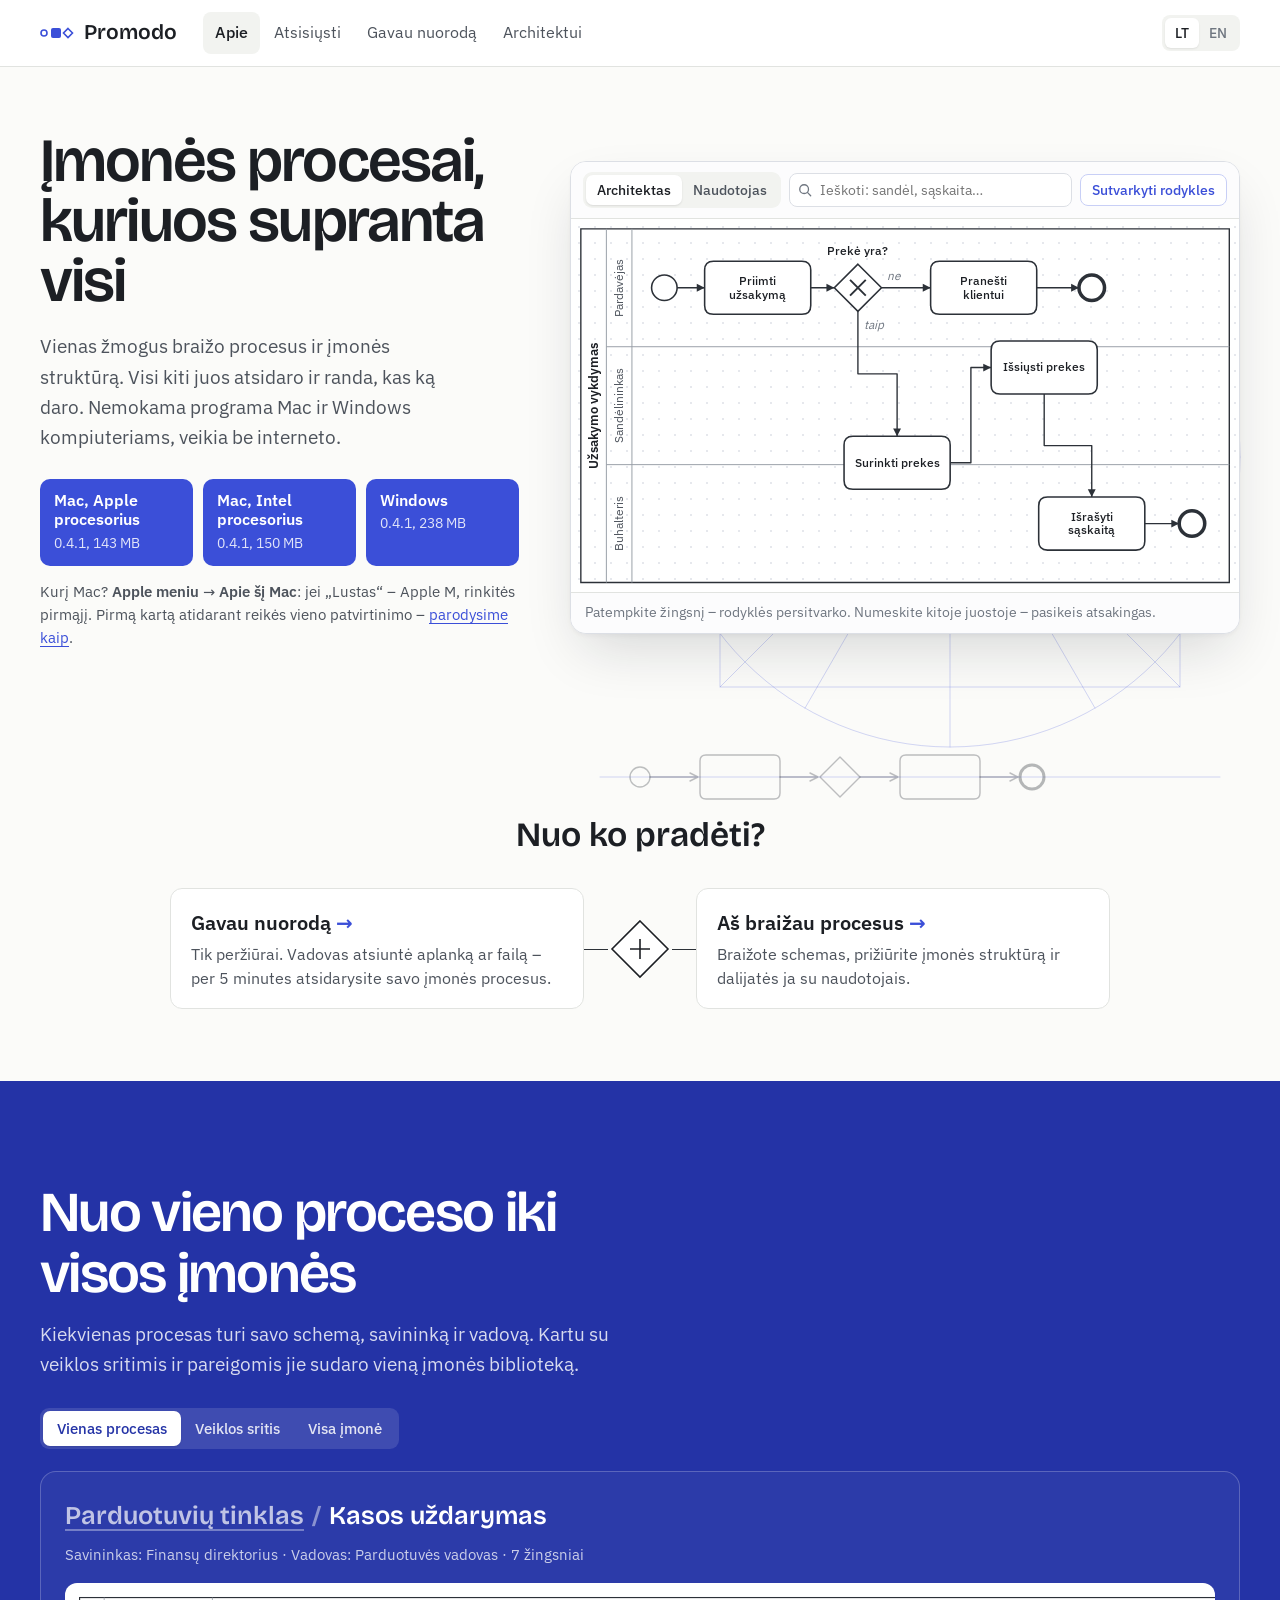
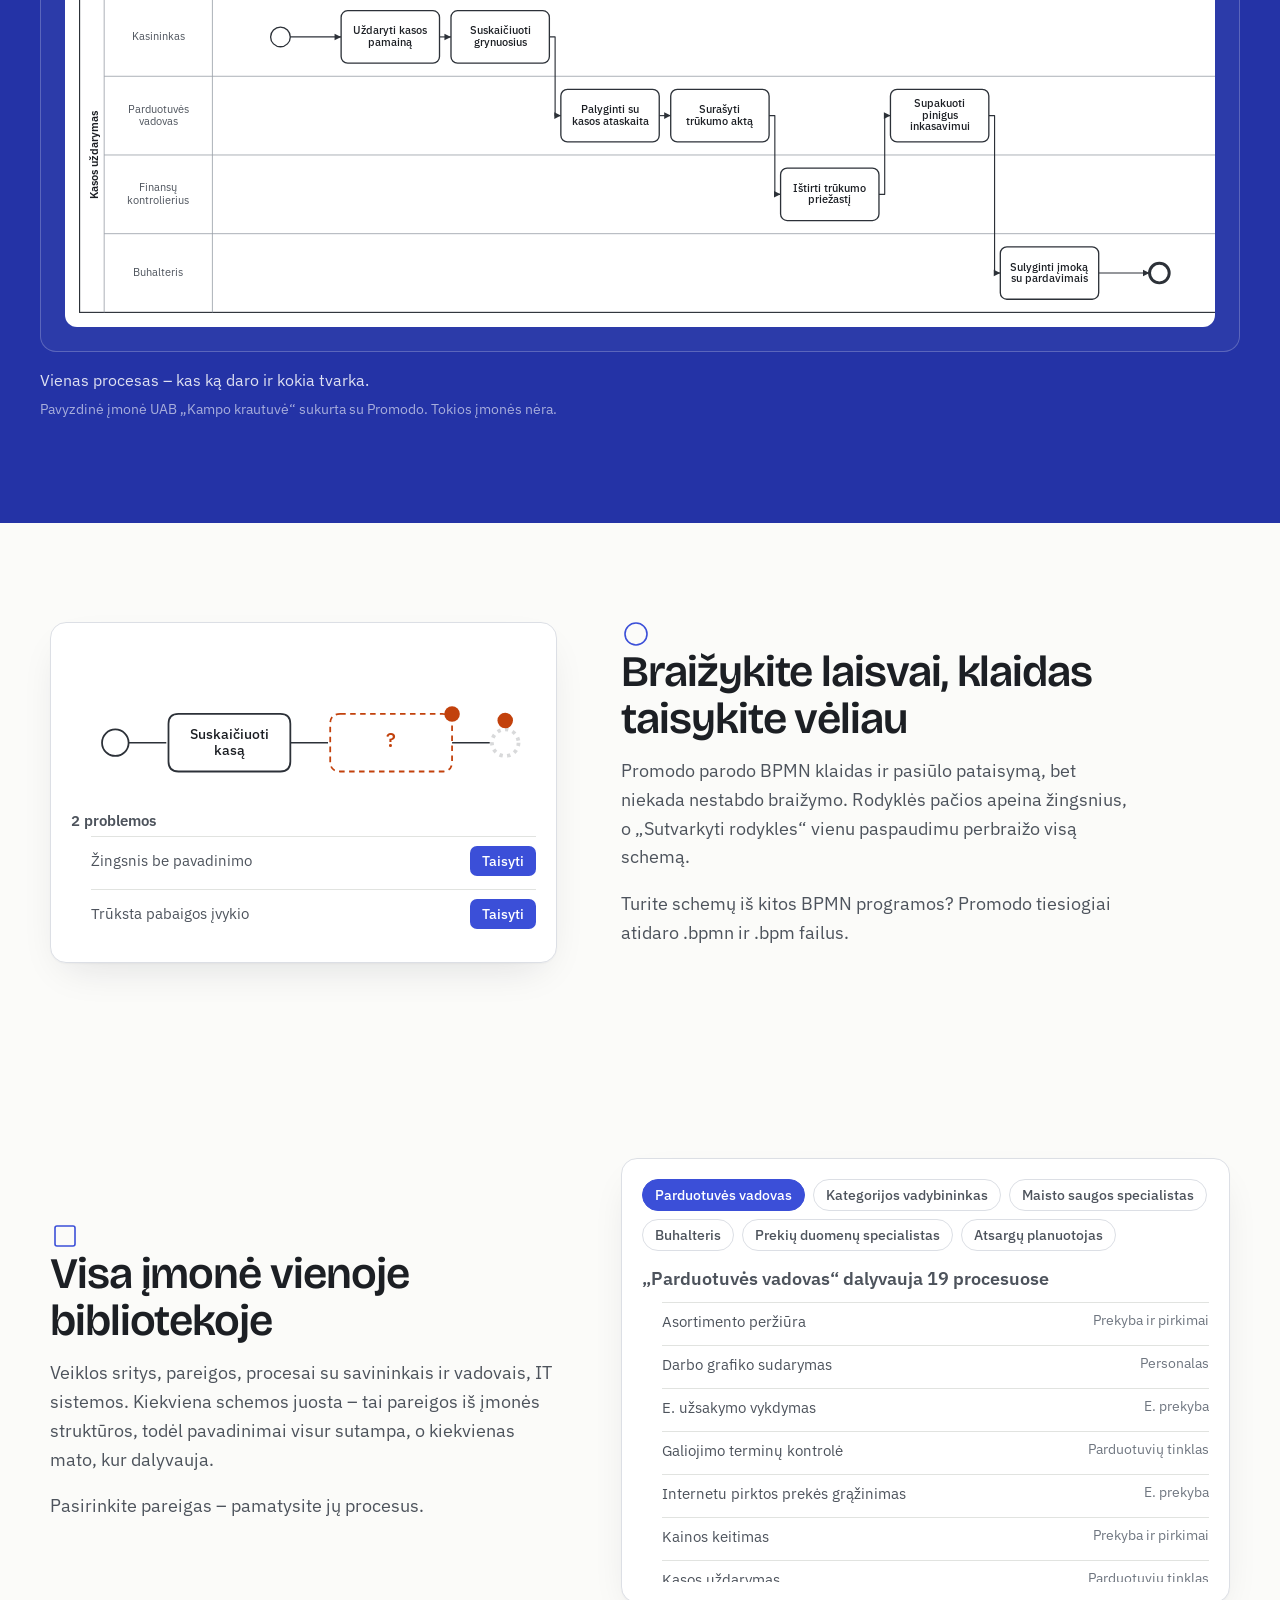
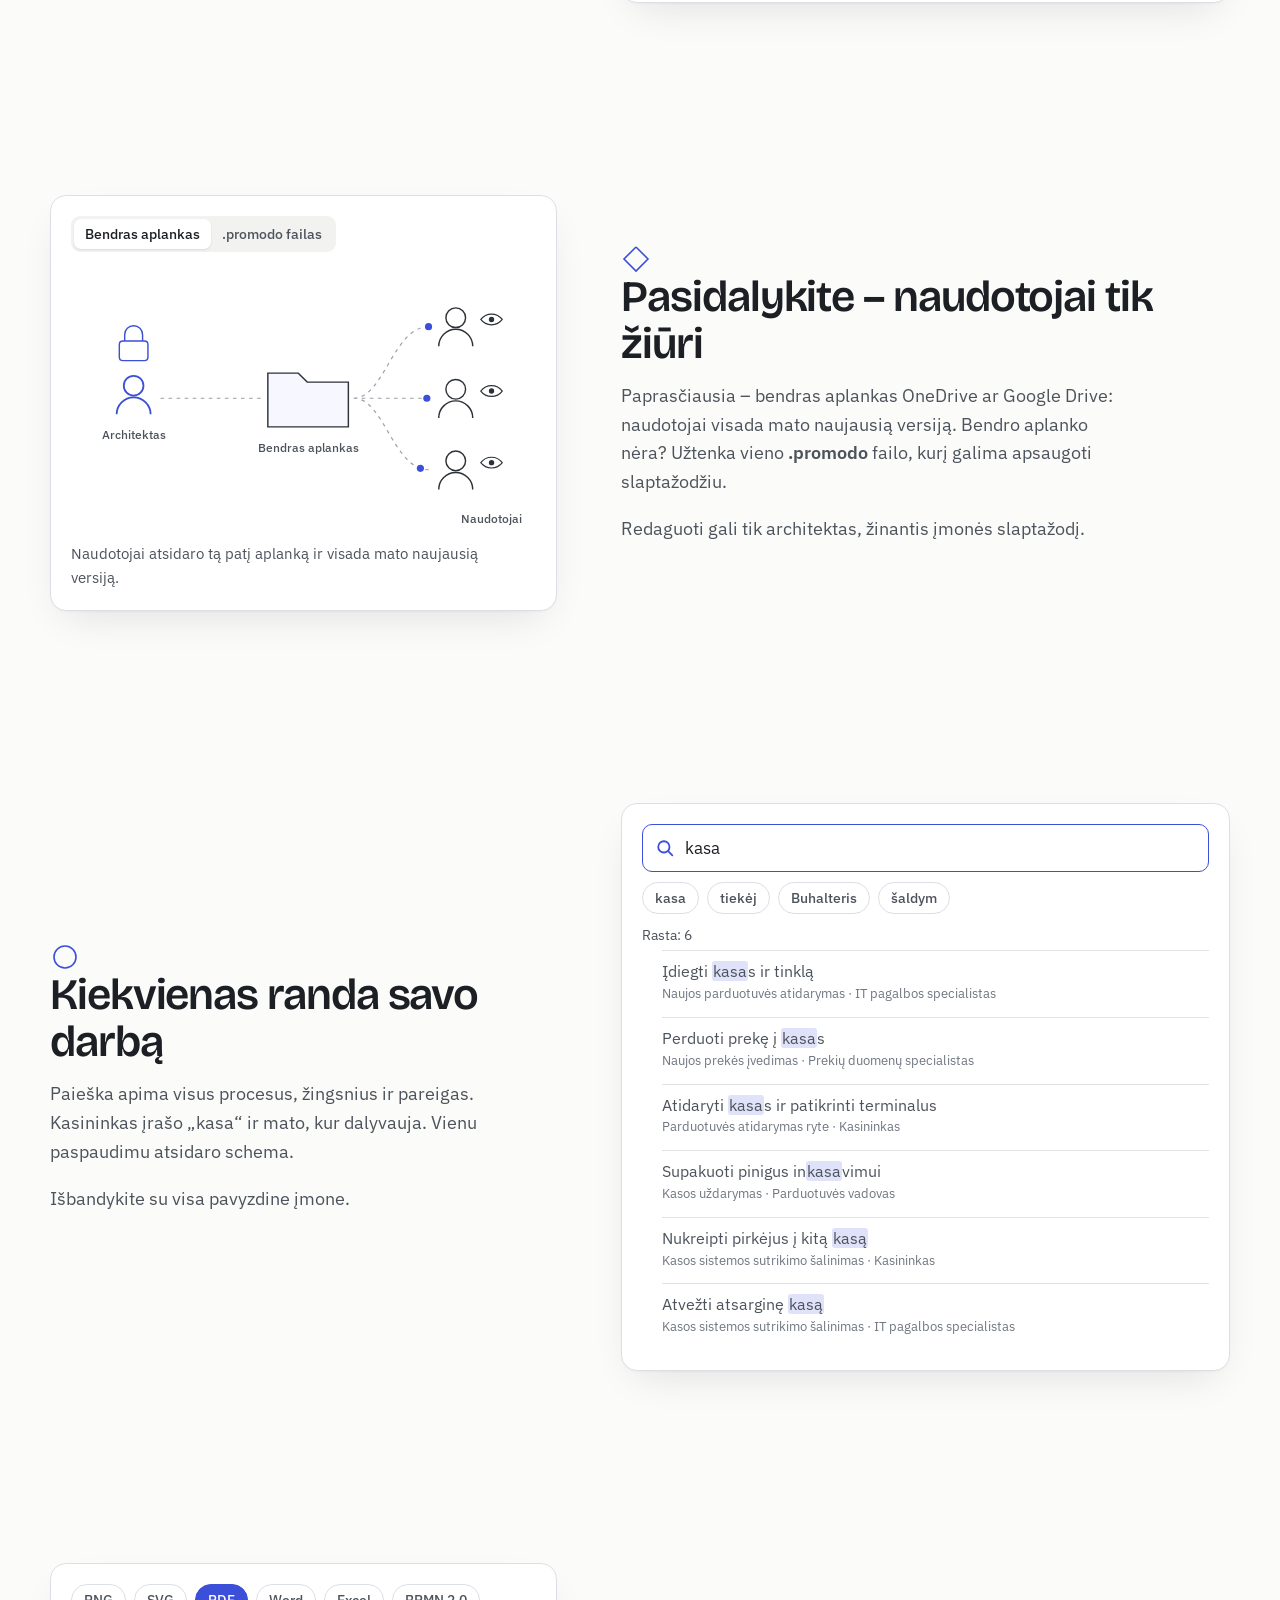
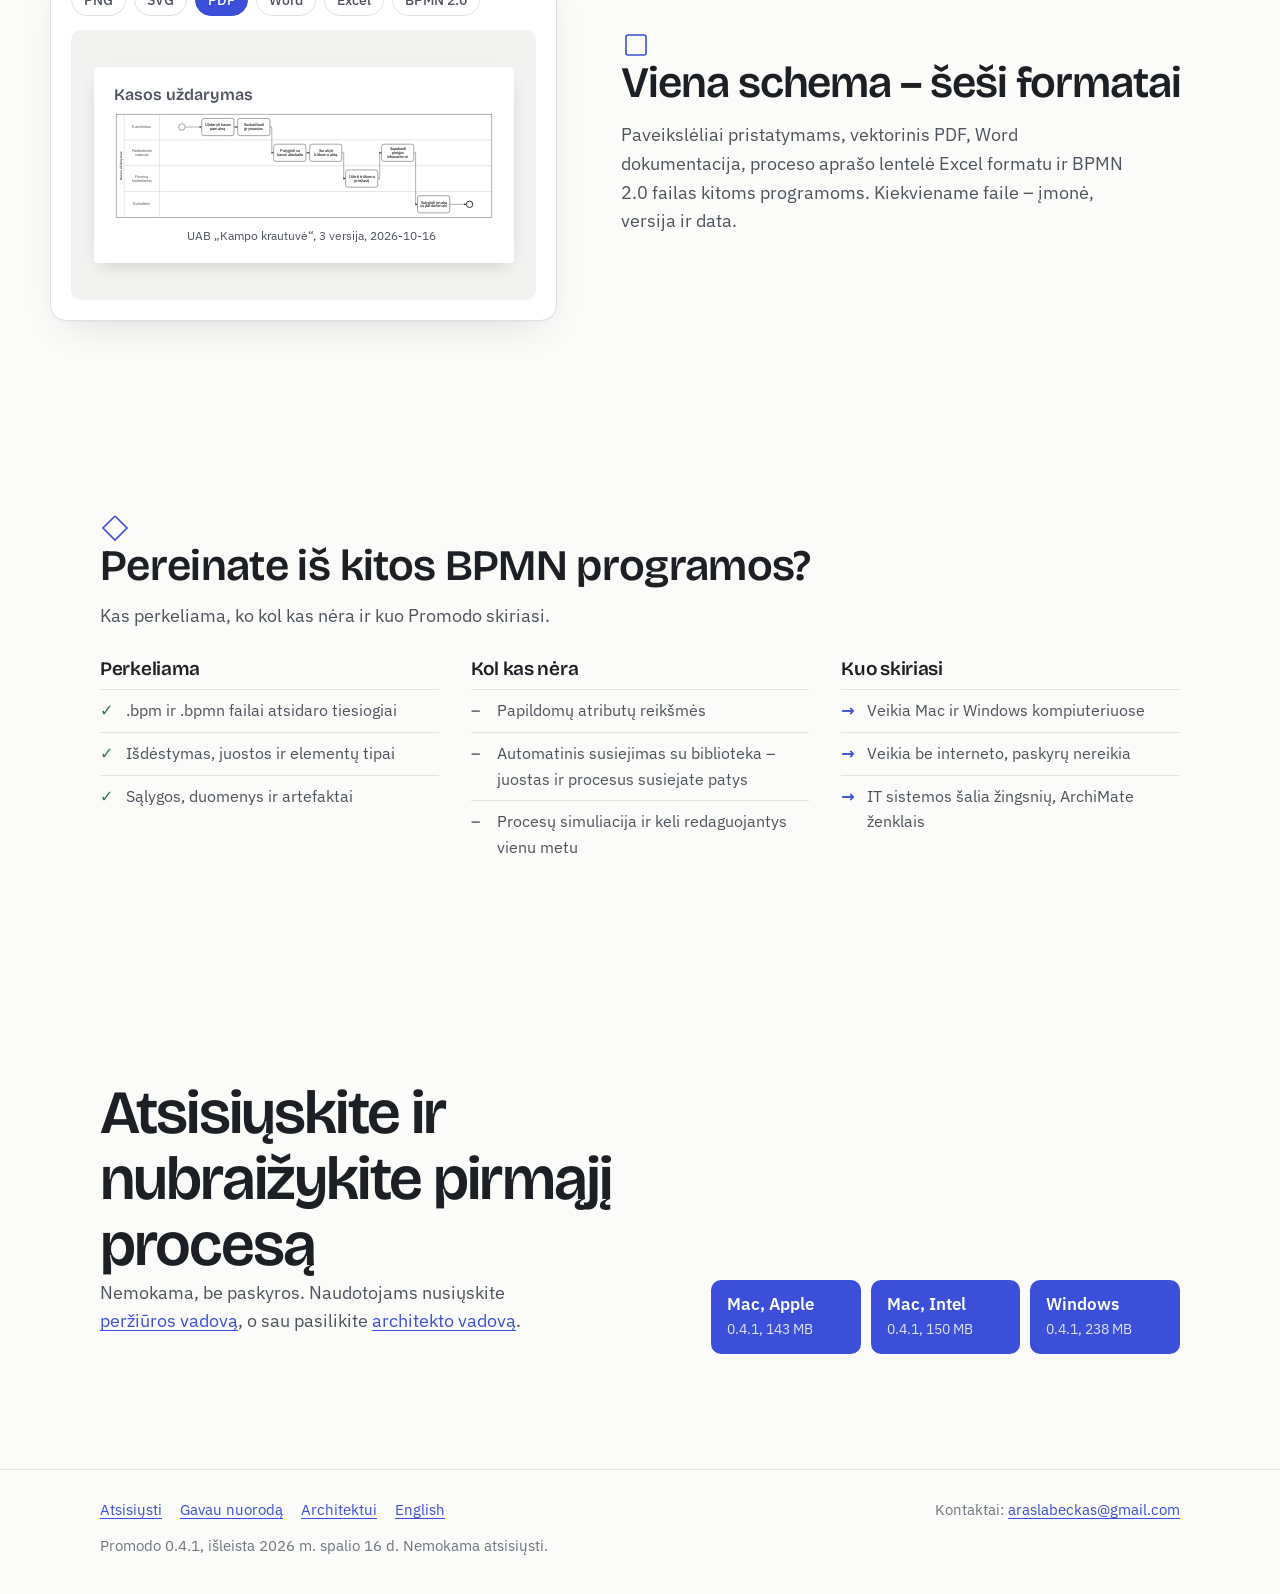
==== commit 704198aa: "Clean up website wording Name no competitor (the switching section now speaks of other BPMN tools), " ====
--- a/index.html
+++ b/index.html
@@ -33,10 +33,10 @@
     <li><a href="#mastas"><span>Visa įmonė</span></a></li>
     <li><a href="#braizyti"><span>Braižyti</span></a></li>
     <li><a href="#struktura"><span>Struktūra</span></a></li>
-    <li><a href="#dalintis"><span>Dalintis</span></a></li>
+    <li><a href="#dalintis"><span>Dalytis</span></a></li>
     <li><a href="#rasti"><span>Rasti</span></a></li>
     <li><a href="#eksportas"><span>Eksportas</span></a></li>
-    <li><a href="#bizagi"><span>Iš Bizagi</span></a></li>
+    <li><a href="#pereiti"><span>Pereinant</span></a></li>
     <li><a href="#atsisiusti"><span>Atsisiųsti</span></a></li>
   </ol>
   <span class="rail__token" aria-hidden="true"></span>
@@ -47,7 +47,7 @@
     <div class="hero2__grid">
       <div class="hero2__words">
         <h1>Įmonės procesai, kuriuos supranta visi</h1>
-        <p class="hero2__sub">Vienas žmogus braižo procesus ir įmonės struktūrą. Visi kiti atsidaro ir randa, kas ką daro. Programa Mac ir Windows kompiuteriams, veikia be interneto, nemokama.</p>
+        <p class="hero2__sub">Vienas žmogus braižo procesus ir įmonės struktūrą. Visi kiti juos atsidaro ir randa, kas ką daro. Nemokama programa Mac ir Windows kompiuteriams, veikia be interneto.</p>
         <div class="keys">
           <a class="key" data-file="mac-arm64" href="https://github.com/arislovas/promodo-app/releases/download/v0.4.1/Promodo-0.4.1-arm64.dmg"><span class="key__os">Mac, Apple procesorius</span><span class="key__meta">0.4.1, 143 MB</span></a>
           <a class="key" data-file="mac-x64" href="https://github.com/arislovas/promodo-app/releases/download/v0.4.1/Promodo-0.4.1-x64.dmg"><span class="key__os">Mac, Intel procesorius</span><span class="key__meta">0.4.1, 150 MB</span></a>
@@ -60,7 +60,7 @@
         <div class="st-bar">
           <div class="seg" role="group" aria-label="Kas žiūri">
             <button type="button" data-mode="architect" aria-pressed="true">Architektas</button>
-            <button type="button" data-mode="colleague" aria-pressed="false">Kolega</button>
+            <button type="button" data-mode="colleague" aria-pressed="false">Naudotojas</button>
           </div>
           <label class="st-search"><span class="skip">Informacijos paieška</span>
             <svg viewBox="0 0 16 16" aria-hidden="true"><circle cx="7" cy="7" r="5" fill="none" stroke="#6f7680" stroke-width="1.5"/><path d="M11 11l3.5 3.5" stroke="#6f7680" stroke-width="1.5" stroke-linecap="round"/></svg>
@@ -84,7 +84,7 @@
       <p class="gate__q">Nuo ko pradėti?</p>
       <a class="path" href="gavau-nuoroda.html"><span class="path__title">Gavau nuorodą</span><span class="path__sub">Tik peržiūrai. Vadovas atsiuntė aplanką ar failą – per 5 minutes atsidarysite savo įmonės procesus.</span></a>
       <svg class="gate__mark" viewBox="0 0 64 64" aria-hidden="true"><path d="M32 4L60 32L32 60L4 32Z"/><path d="M22 32h20M32 22v20" stroke-width="2"/></svg>
-      <a class="path" href="architektui.html"><span class="path__title">Aš rengiu procesus</span><span class="path__sub">Braižote schemas, tvarkote įmonės struktūrą ir dalinatės ja su kolegomis.</span></a>
+      <a class="path" href="architektui.html"><span class="path__title">Aš braižau procesus</span><span class="path__sub">Braižote schemas, prižiūrite įmonės struktūrą ir dalijatės ja su naudotojais.</span></a>
     </div>
   </section>
 
@@ -99,16 +99,16 @@
       </div>
       <div class="sc-stage" aria-live="polite"></div>
       <p class="sc-caption"></p>
-      <p class="sc-note">Pavyzdinė įmonė UAB „Kampo krautuvė“, sukurta su Promodo. Tikra įmonė nėra.</p>
+      <p class="sc-note">Pavyzdinė įmonė UAB „Kampo krautuvė“ sukurta su Promodo. Tokios įmonės nėra.</p>
     </div>
   </section>
 
   <section class="x" id="braizyti" data-bg-side="left" data-bg="process">
     <div class="x__inner">
       <div>
-        <h2><svg class="mark" data-draw viewBox="0 0 30 30" aria-hidden="true"><circle cx="15" cy="15" r="11" pathLength="1"/></svg>Braižykite be trukdžių</h2>
-        <p>Programa pažymi BPMN klaidas ir pasiūlo pataisymą, bet niekada nesustabdo braižymo. Rodyklės išeina iš šliuzo kampų ir apeina žingsnius, o „Sutvarkyti rodykles“ perbraižo visą schemą vienu veiksmu.</p>
-        <p>Turite Bizagi failų? Promodo juos atidaro tiesiogiai.</p>
+        <h2><svg class="mark" data-draw viewBox="0 0 30 30" aria-hidden="true"><circle cx="15" cy="15" r="11" pathLength="1"/></svg>Braižykite laisvai, klaidas taisykite vėliau</h2>
+        <p>Promodo parodo BPMN klaidas ir pasiūlo pataisymą, bet niekada nestabdo braižymo. Rodyklės pačios apeina žingsnius, o „Sutvarkyti rodykles“ vienu paspaudimu perbraižo visą schemą.</p>
+        <p>Turite schemų iš kitos BPMN programos? Promodo tiesiogiai atidaro .bpmn ir .bpm failus.</p>
       </div>
       <div class="x__demo" data-demo="check">
         <svg viewBox="0 0 420 140" role="img" aria-label="Schema su dviem problemomis: žingsnis be pavadinimo ir trūkstama pabaiga."></svg>
@@ -122,8 +122,8 @@
     <div class="x__inner">
       <div>
         <h2><svg class="mark" data-draw viewBox="0 0 30 30" aria-hidden="true"><path d="M7 5h16a2 2 0 0 1 2 2v16a2 2 0 0 1-2 2H7a2 2 0 0 1-2-2V7a2 2 0 0 1 2-2z" pathLength="1"/></svg>Visa įmonė vienoje bibliotekoje</h2>
-        <p>Veiklos sritys, pareigos, procesai su savininku ir vadovu, IT sistemos. Juosta schemoje yra pareigos įmonės struktūroje, todėl pavadinimai visur vienodi, o kiekvienas mato, kur jis dalyvauja.</p>
-        <p>Pasirinkite pareigas ir pamatysite jų procesus.</p>
+        <p>Veiklos sritys, pareigos, procesai su savininkais ir vadovais, IT sistemos. Kiekviena schemos juosta – tai pareigos iš įmonės struktūros, todėl pavadinimai visur sutampa, o kiekvienas mato, kur dalyvauja.</p>
+        <p>Pasirinkite pareigas – pamatysite jų procesus.</p>
       </div>
       <div class="x__demo" data-demo="org">
         <div class="or-chips" role="group" aria-label="Pareigos"></div>
@@ -135,16 +135,16 @@
   <section class="x" id="dalintis" data-bg-side="left" data-bg="share">
     <div class="x__inner">
       <div>
-        <h2><svg class="mark" data-draw viewBox="0 0 30 30" aria-hidden="true"><path d="M15 3L27 15L15 27L3 15Z" pathLength="1"/></svg>Pasidalinkite – kolegos tik žiūri</h2>
-        <p>Paprasčiausia – bendras aplankas OneDrive ar Google Drive: kolegos visada mato naujausią versiją. Be bendro aplanko užtenka vieno <b>.promodo</b> failo, kurį galima apsaugoti slaptažodžiu.</p>
+        <h2><svg class="mark" data-draw viewBox="0 0 30 30" aria-hidden="true"><path d="M15 3L27 15L15 27L3 15Z" pathLength="1"/></svg>Pasidalykite – naudotojai tik žiūri</h2>
+        <p>Paprasčiausia – bendras aplankas OneDrive ar Google Drive: naudotojai visada mato naujausią versiją. Bendro aplanko nėra? Užtenka vieno <b>.promodo</b> failo, kurį galima apsaugoti slaptažodžiu.</p>
         <p>Redaguoti gali tik architektas, žinantis įmonės slaptažodį.</p>
       </div>
       <div class="x__demo" data-demo="share">
-        <div class="seg sh-tabs" role="group" aria-label="Kaip dalintis">
+        <div class="seg sh-tabs" role="group" aria-label="Kaip dalytis">
           <button type="button" data-share="folder" aria-pressed="true">Bendras aplankas</button>
           <button type="button" data-share="file" aria-pressed="false">.promodo failas</button>
         </div>
-        <svg viewBox="0 0 520 300" role="img" aria-label="Architektas pasidalina, trys kolegos peržiūri."></svg>
+        <svg viewBox="0 0 520 300" role="img" aria-label="Architektas pasidalija, trys naudotojai peržiūri."></svg>
         <p class="sh-note"></p>
       </div>
     </div>
@@ -154,8 +154,8 @@
     <div class="x__inner">
       <div>
         <h2><svg class="mark" data-draw viewBox="0 0 30 30" aria-hidden="true"><circle cx="15" cy="15" r="11" pathLength="1"/></svg>Kiekvienas randa savo darbą</h2>
-        <p>Informacijos paieška eina per visus procesus, žingsnius ir pareigas. Kasininkas įrašo „kasa“ ir mato, kur dalyvauja. Paspaudus atsidaro schema.</p>
-        <p>Išbandykite su visais pavyzdinės įmonės žingsniais.</p>
+        <p>Paieška apima visus procesus, žingsnius ir pareigas. Kasininkas įrašo „kasa“ ir mato, kur dalyvauja. Vienu paspaudimu atsidaro schema.</p>
+        <p>Išbandykite su visa pavyzdine įmone.</p>
       </div>
       <div class="x__demo" data-demo="find">
         <label class="fd-box"><span class="skip">Informacijos paieška</span>
@@ -173,7 +173,7 @@
     <div class="x__inner">
       <div>
         <h2><svg class="mark" data-draw viewBox="0 0 30 30" aria-hidden="true"><path d="M7 5h16a2 2 0 0 1 2 2v16a2 2 0 0 1-2 2H7a2 2 0 0 1-2-2V7a2 2 0 0 1 2-2z" pathLength="1"/></svg>Viena schema – šeši formatai</h2>
-        <p>Paveikslėliai klientams, vektorinis PDF, Word dokumentacija, Proceso aprašas Excel'yje pagal kliento šabloną ir BPMN 2.0 failas kitiems įrankiams. Kiekviename – įmonė, versija ir data.</p>
+        <p>Paveikslėliai pristatymams, vektorinis PDF, Word dokumentacija, proceso aprašo lentelė Excel formatu ir BPMN 2.0 failas kitoms programoms. Kiekviename faile – įmonė, versija ir data.</p>
       </div>
       <div class="x__demo" data-demo="export">
         <div class="ex-formats" role="group" aria-label="Formatas">
@@ -189,14 +189,14 @@
     </div>
   </section>
 
-  <section class="mig" id="bizagi" data-bg-dim data-bg="polyhedron">
+  <section class="mig" id="pereiti" data-bg-dim data-bg="polyhedron">
     <div class="mig__inner">
-      <h2><svg class="mark" data-draw viewBox="0 0 30 30" aria-hidden="true"><path d="M15 3L27 15L15 27L3 15Z" pathLength="1"/></svg>Pereinate iš Bizagi?</h2>
-      <p class="quiet">Kas perkeliama, ko kol kas nėra ir kuo Promodo kitoks.</p>
+      <h2><svg class="mark" data-draw viewBox="0 0 30 30" aria-hidden="true"><path d="M15 3L27 15L15 27L3 15Z" pathLength="1"/></svg>Pereinate iš kitos BPMN programos?</h2>
+      <p class="quiet">Kas perkeliama, ko kol kas nėra ir kuo Promodo skiriasi.</p>
       <div class="mig__cols">
         <div class="yes"><h3>Perkeliama</h3><ul><li>.bpm ir .bpmn failai atsidaro tiesiogiai</li><li>Išdėstymas, juostos ir elementų tipai</li><li>Sąlygos, duomenys ir artefaktai</li></ul></div>
-        <div class="not"><h3>Kol kas ne</h3><ul><li>Papildomų atributų reikšmės</li><li>Automatinis susiejimas su biblioteka – susiejate patys</li><li>Procesų simuliacija ir keli redaguojantys vienu metu</li></ul></div>
-        <div class="diff"><h3>Kitaip</h3><ul><li>Veikia Mac ir Windows</li><li>Be interneto ir be paskyrų</li><li>IT sistemos ArchiMate ženklais prie žingsnių</li></ul></div>
+        <div class="not"><h3>Kol kas nėra</h3><ul><li>Papildomų atributų reikšmės</li><li>Automatinis susiejimas su biblioteka – juostas ir procesus susiejate patys</li><li>Procesų simuliacija ir keli redaguojantys vienu metu</li></ul></div>
+        <div class="diff"><h3>Kuo skiriasi</h3><ul><li>Veikia Mac ir Windows kompiuteriuose</li><li>Veikia be interneto, paskyrų nereikia</li><li>IT sistemos šalia žingsnių, ArchiMate ženklais</li></ul></div>
       </div>
     </div>
   </section>
@@ -205,7 +205,7 @@
     <div class="close__inner">
       <div>
         <h2>Atsisiųskite ir nubraižykite pirmąjį procesą</h2>
-        <p>Nemokama, be paskyros. Kolegoms nusiųskite <a href="gavau-nuoroda.html">šį vadovą</a>, sau – <a href="architektui.html">architekto vadovą</a>.</p>
+        <p>Nemokama, be paskyros. Naudotojams nusiųskite <a href="gavau-nuoroda.html">peržiūros vadovą</a>, o sau pasilikite <a href="architektui.html">architekto vadovą</a>.</p>
       </div>
       <div class="keys">
         <a class="key" data-file="mac-arm64" href="https://github.com/arislovas/promodo-app/releases/download/v0.4.1/Promodo-0.4.1-arm64.dmg"><span class="key__os">Mac, Apple</span><span class="key__meta">0.4.1, 143 MB</span></a>
@@ -236,7 +236,7 @@
     "details": { "a": ["E. parduotuvė", "Užsakymas", "Užsakymas patvirtintas"], "n": ["El. paštas", "–", "Klientas informuotas"], "b": ["Sandėlio sistema", "Surinkimo lapas", "Prekės surinktos"], "c": ["Kurjerių sistema", "Važtaraštis", "Siunta išsiųsta"], "d": ["Apskaitos sistema", "Sąskaita faktūra", "Sąskaita išsiųsta"] },
     "fields": { "who": "Atsakingas", "it": "IT sistema", "doc": "Dokumentas", "result": "Rezultatas" },
     "hintArchitect": "Patempkite žingsnį – rodyklės persitvarko. Numeskite kitoje juostoje – pasikeis atsakingas.",
-    "hintColleague": "Kolega gali tik žiūrėti. Paspauskite žingsnį – pamatysite, kas atsakingas ir kuo dirbama.",
+    "hintColleague": "Naudotojas gali tik žiūrėti. Paspauskite žingsnį – pamatysite, kas atsakingas ir kuo dirbama.",
     "tidied": "Rodyklės sutvarkytos"
   },
   "scale": {
@@ -248,7 +248,7 @@
   },
   "check": { "step1": "Suskaičiuoti kasą", "step2": "Palyginti su ataskaita", "issue1": "Žingsnis be pavadinimo", "issue2": "Trūksta pabaigos įvykio", "fix": "Taisyti", "fixed": "Pataisyta", "problem1": "1 problema", "problems": "{n} problemos", "ok": "Klaidų nėra" },
   "org": { "count": "„{role}“ dalyvauja {n} procesuose" },
-  "share": { "architect": "Architektas", "colleagues": "Kolegos", "folder": "Bendras aplankas", "file": "Kampo krautuvė.promodo", "noteFolder": "Kolegos atsidaro tą patį aplanką ir visada mato naujausią versiją.", "noteFile": "Vienas failas laiške. Dukart spustelėjus įsidiegia, gali būti apsaugotas slaptažodžiu." },
+  "share": { "architect": "Architektas", "colleagues": "Naudotojai", "folder": "Bendras aplankas", "file": "Kampo krautuvė.promodo", "noteFolder": "Naudotojai atsidaro tą patį aplanką ir visada mato naujausią versiją.", "noteFile": "Vienas failas laiške. Dukart spustelėjus jis įdiegiamas. Failą galima apsaugoti slaptažodžiu." },
   "find": { "start": "kasa", "total": "Pavyzdinėje įmonėje – {n} procesų, žingsnių ir pareigų", "found": "Rasta: {n}", "process": "Procesas", "role": "Pareigos" },
   "export": { "png": "PNG, 2×", "svg": "SVG, vektorius", "stamp": "UAB „Kampo krautuvė“, 3 versija, 2026-10-16", "owner": "Savininkas", "manager": "Vadovas", "cols": ["Nr.", "Žingsnis", "Atsakingas"] }
 }</script>
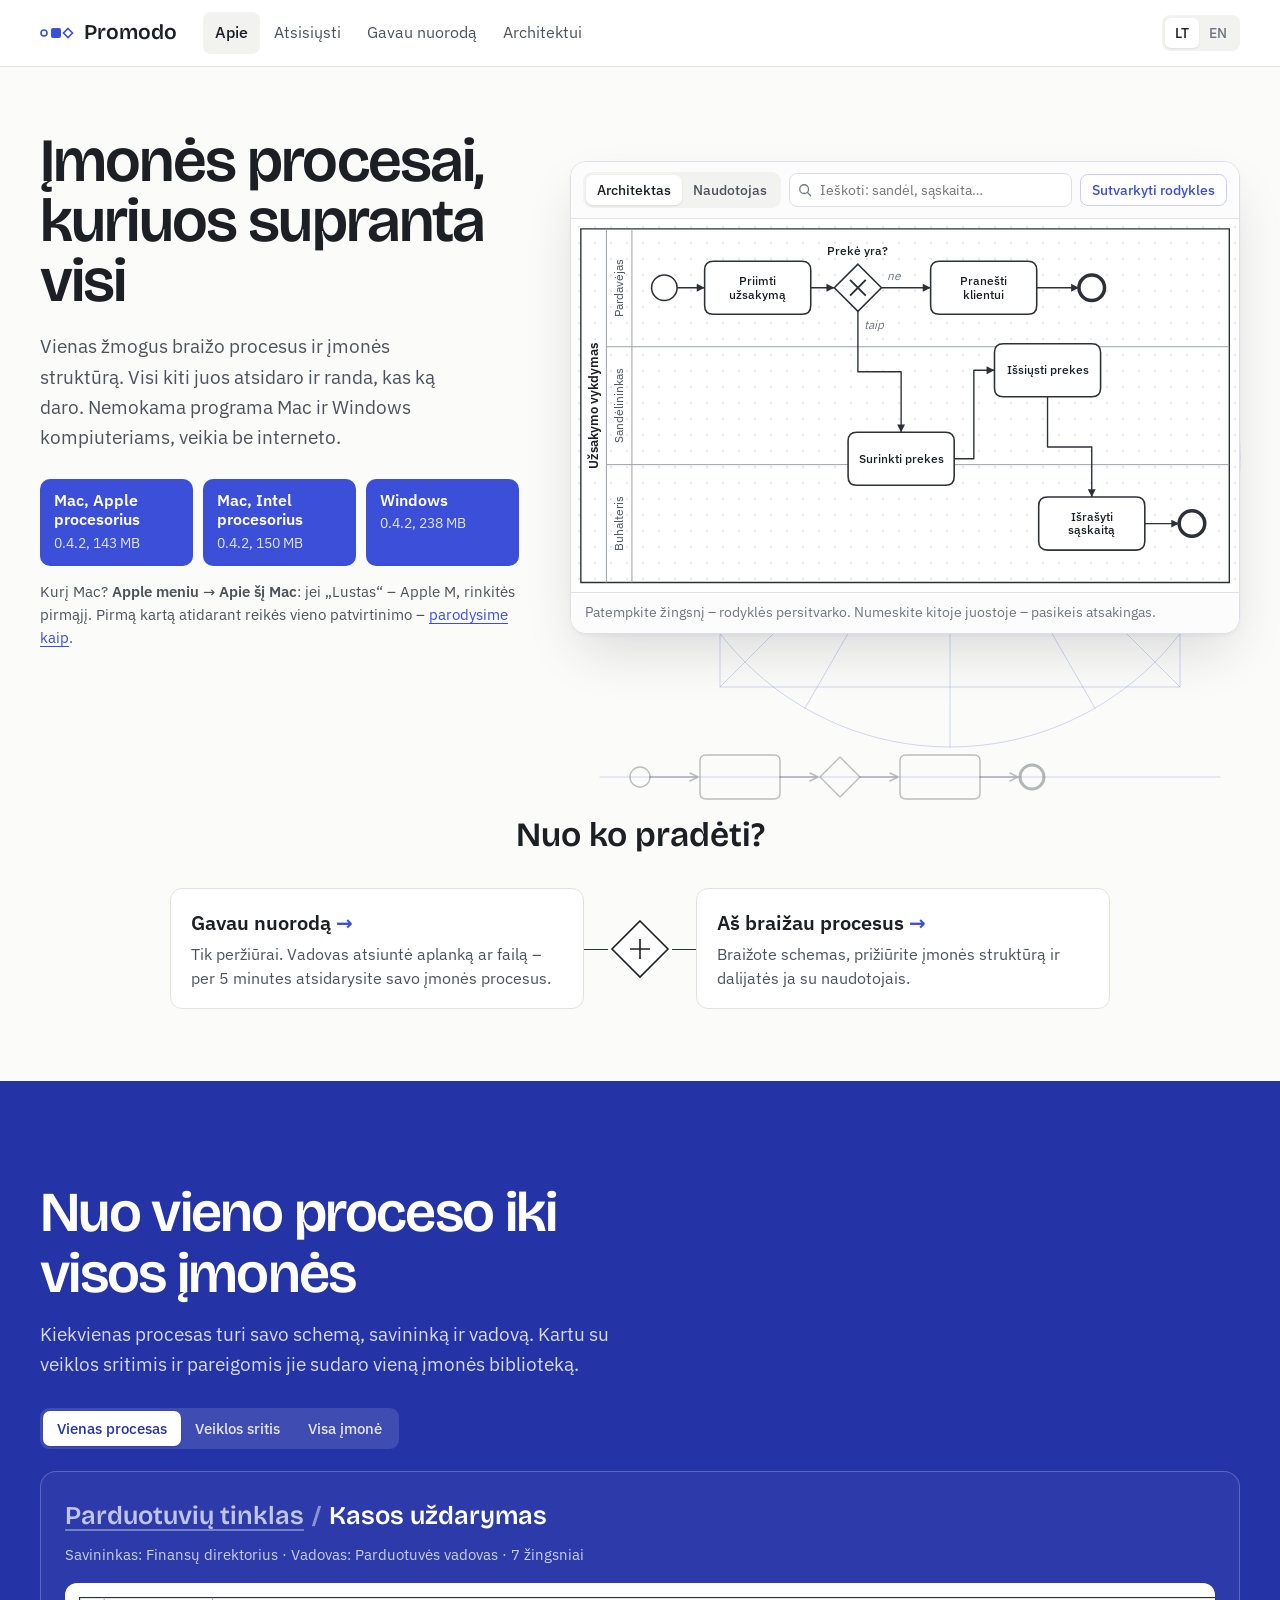
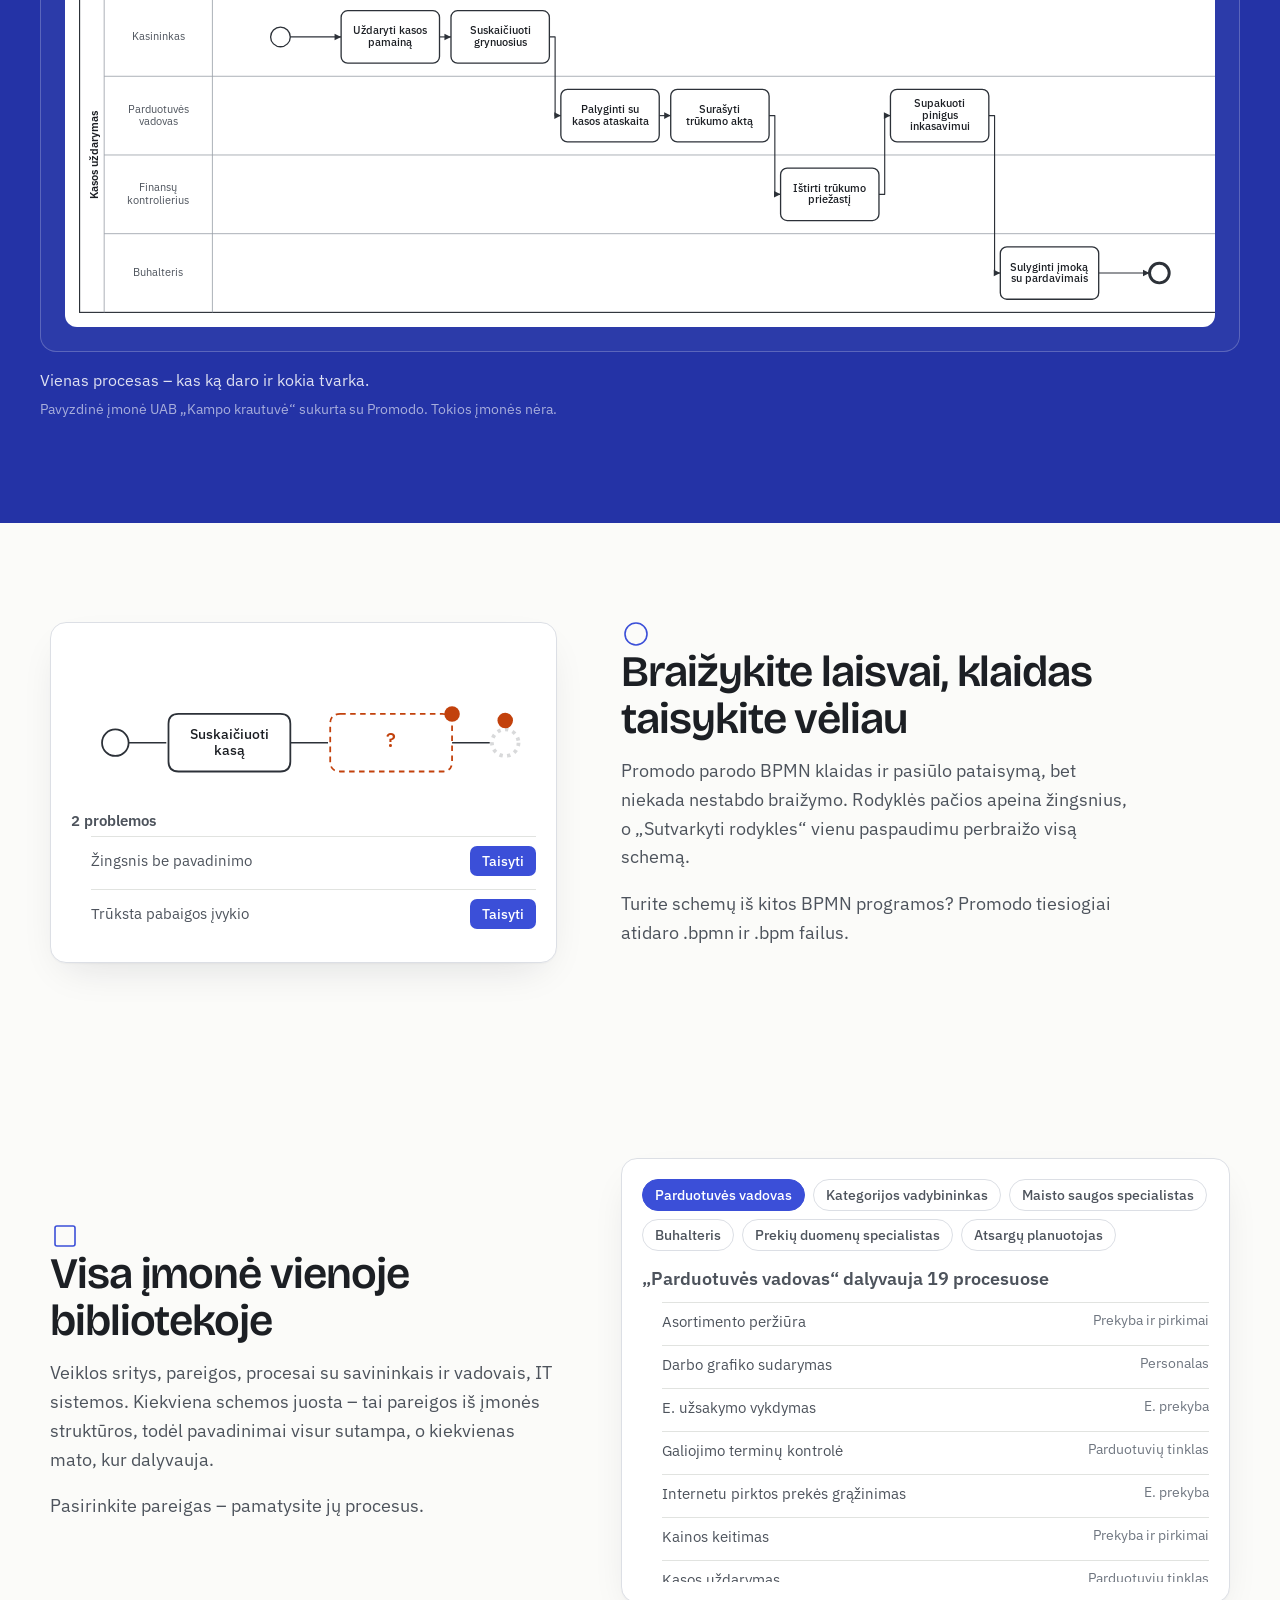
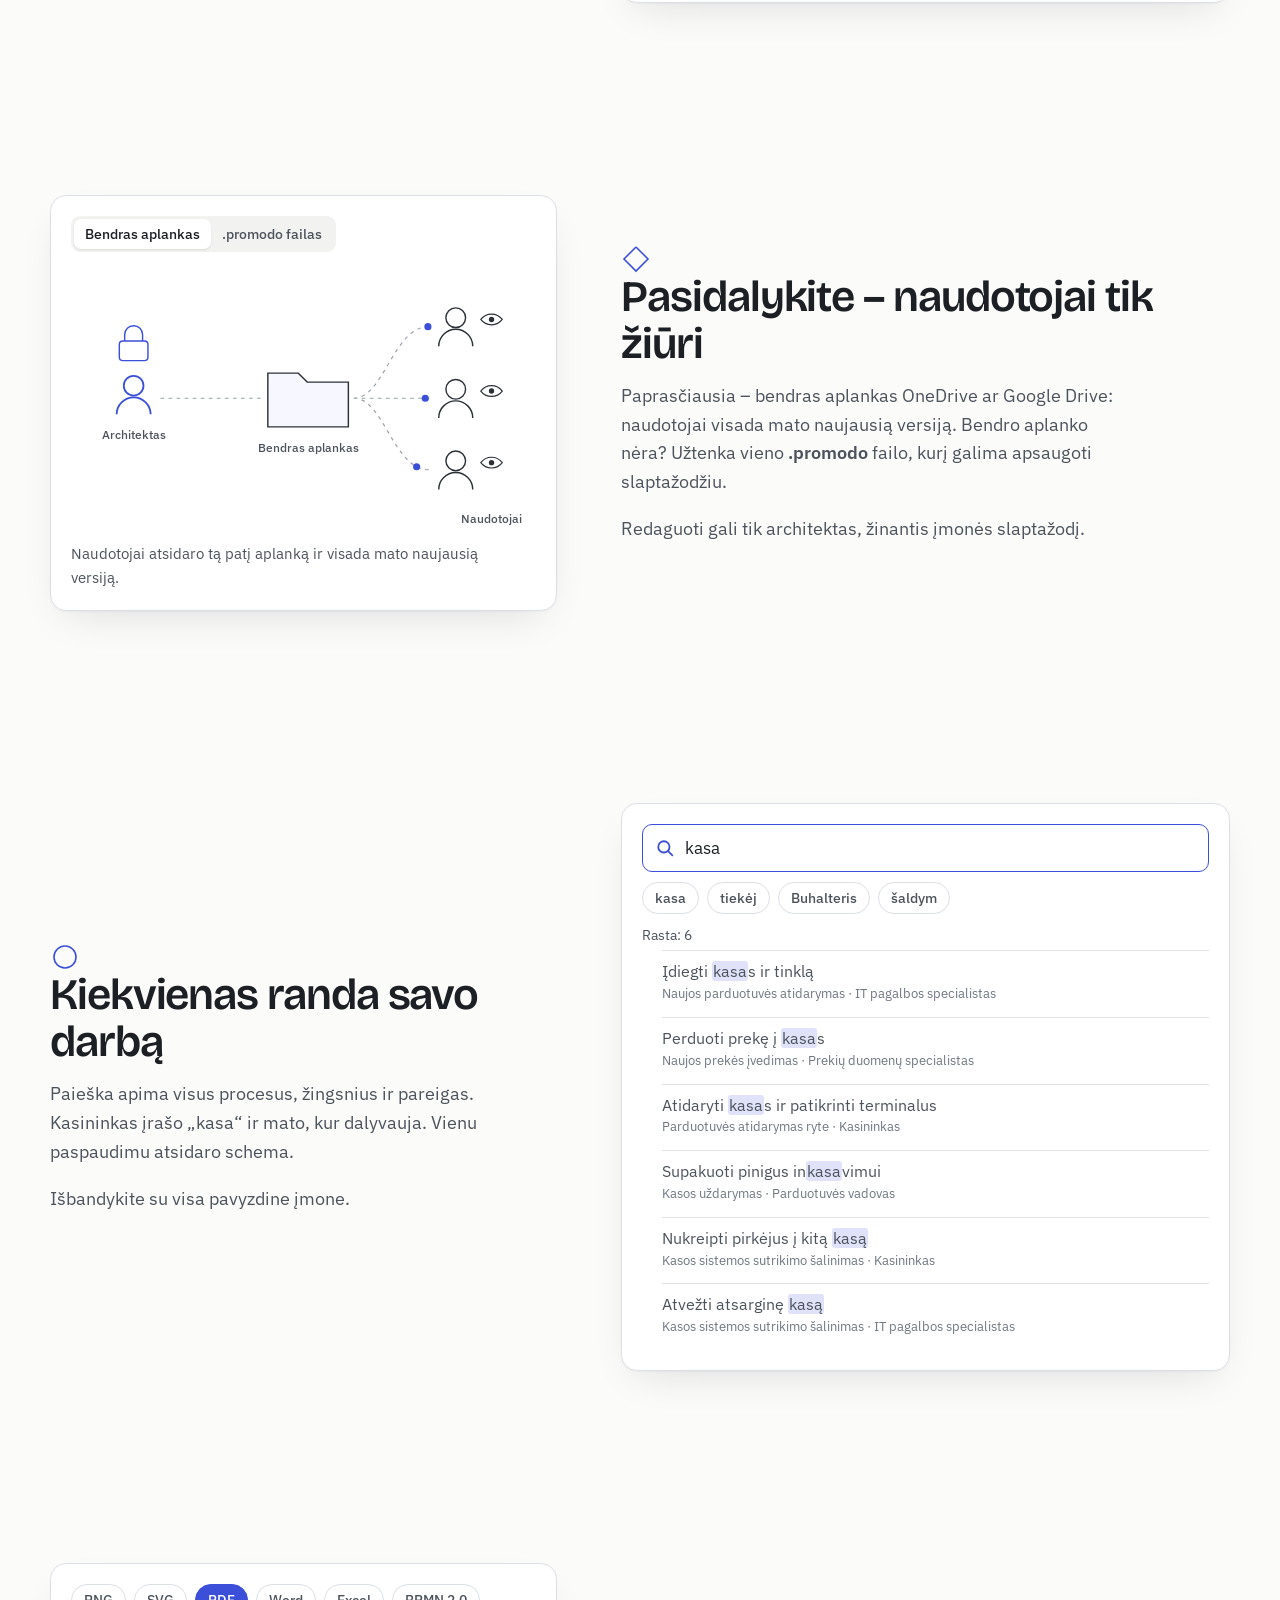
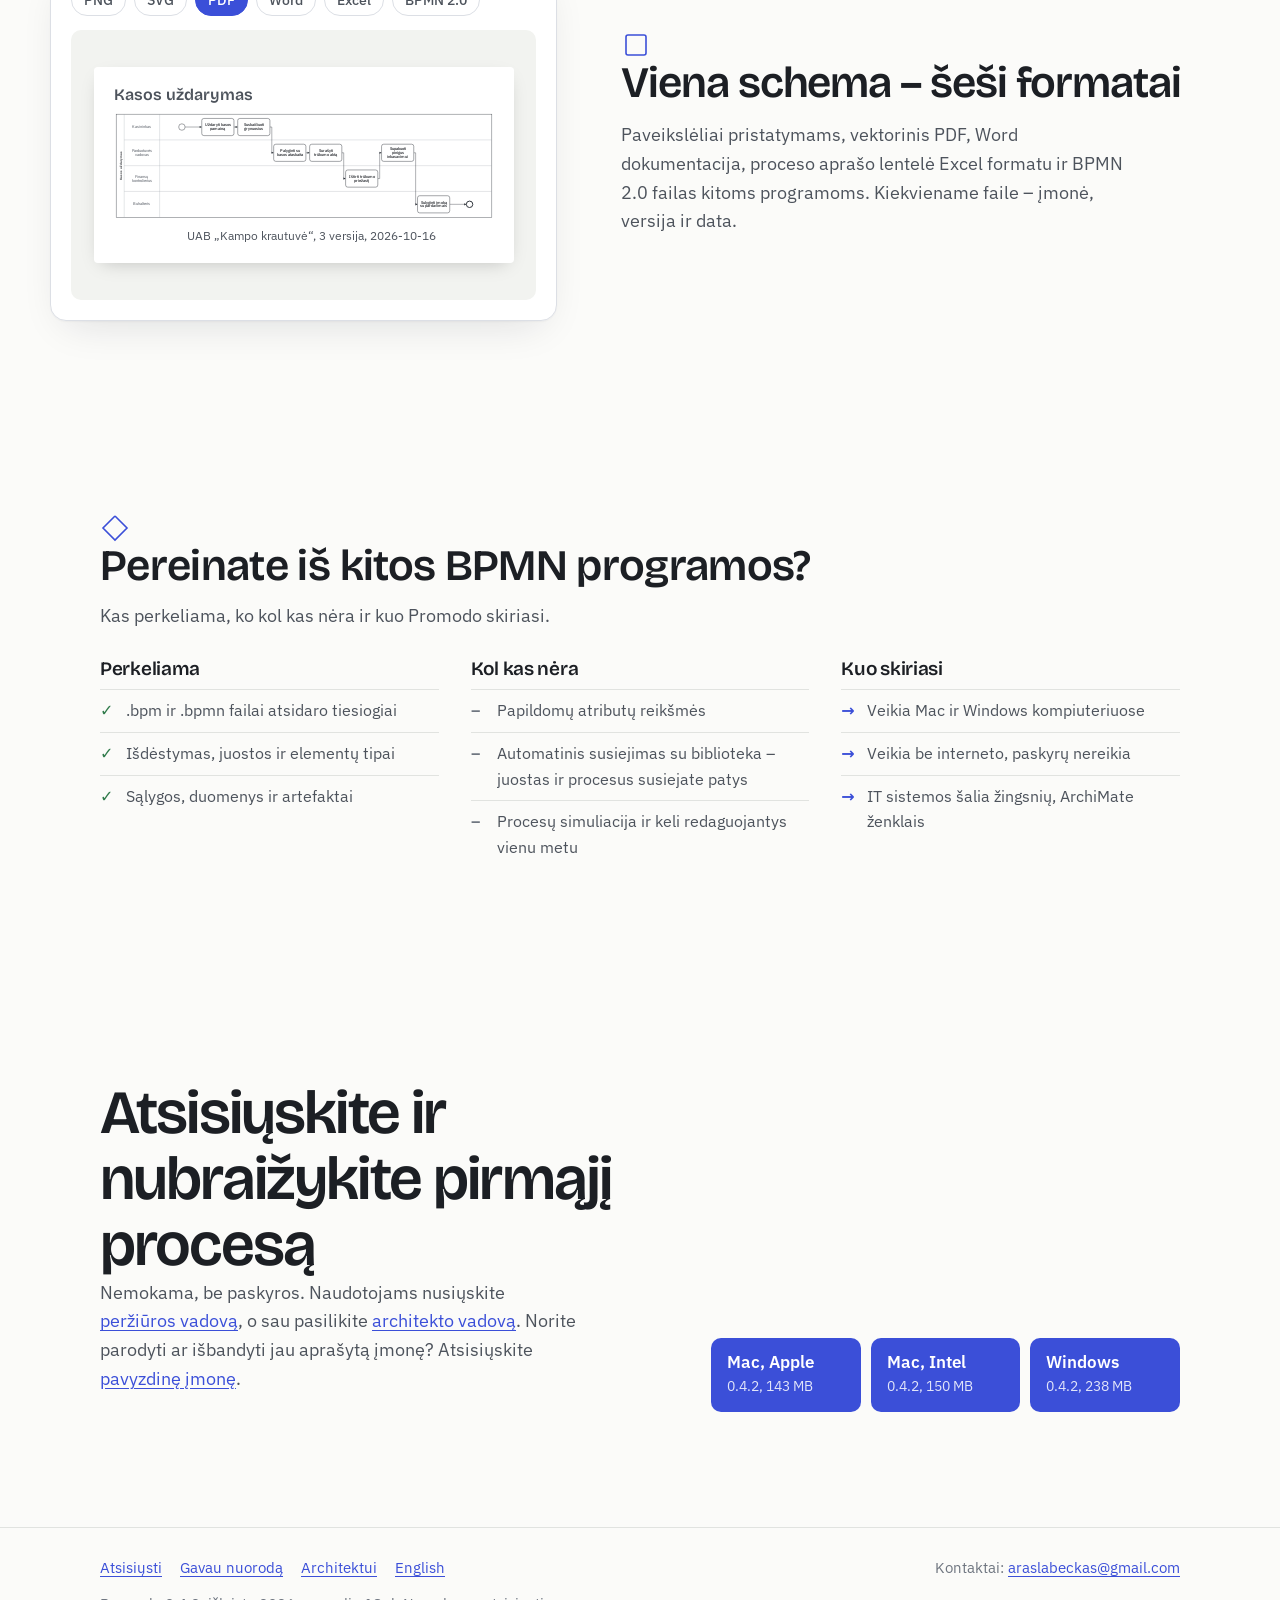
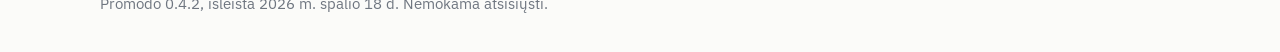
==== commit 86a607bf: "Promodo 0.4.2: downloads, checksums, examples linked, guides updated Palette drag and the plain excl" ====
--- a/index.html
+++ b/index.html
@@ -49,9 +49,9 @@
         <h1>Įmonės procesai, kuriuos supranta visi</h1>
         <p class="hero2__sub">Vienas žmogus braižo procesus ir įmonės struktūrą. Visi kiti juos atsidaro ir randa, kas ką daro. Nemokama programa Mac ir Windows kompiuteriams, veikia be interneto.</p>
         <div class="keys">
-          <a class="key" data-file="mac-arm64" href="https://github.com/arislovas/promodo-app/releases/download/v0.4.1/Promodo-0.4.1-arm64.dmg"><span class="key__os">Mac, Apple procesorius</span><span class="key__meta">0.4.1, 143 MB</span></a>
-          <a class="key" data-file="mac-x64" href="https://github.com/arislovas/promodo-app/releases/download/v0.4.1/Promodo-0.4.1-x64.dmg"><span class="key__os">Mac, Intel procesorius</span><span class="key__meta">0.4.1, 150 MB</span></a>
-          <a class="key" data-file="win" href="https://github.com/arislovas/promodo-app/releases/download/v0.4.1/Promodo-0.4.1-setup.exe"><span class="key__os">Windows</span><span class="key__meta">0.4.1, 238 MB</span></a>
+          <a class="key" data-file="mac-arm64" href="https://github.com/arislovas/promodo-app/releases/download/v0.4.2/Promodo-0.4.2-arm64.dmg"><span class="key__os">Mac, Apple procesorius</span><span class="key__meta">0.4.2, 143 MB</span></a>
+          <a class="key" data-file="mac-x64" href="https://github.com/arislovas/promodo-app/releases/download/v0.4.2/Promodo-0.4.2-x64.dmg"><span class="key__os">Mac, Intel procesorius</span><span class="key__meta">0.4.2, 150 MB</span></a>
+          <a class="key" data-file="win" href="https://github.com/arislovas/promodo-app/releases/download/v0.4.2/Promodo-0.4.2-setup.exe"><span class="key__os">Windows</span><span class="key__meta">0.4.2, 238 MB</span></a>
         </div>
         <p class="keys__hint">Kurį Mac? <b>Apple meniu</b> → <b>Apie šį Mac</b>: jei „Lustas“ – Apple M, rinkitės pirmąjį. Pirmą kartą atidarant reikės vieno patvirtinimo – <a href="atsisiusti.html">parodysime kaip</a>.</p>
       </div>
@@ -205,12 +205,12 @@
     <div class="close__inner">
       <div>
         <h2>Atsisiųskite ir nubraižykite pirmąjį procesą</h2>
-        <p>Nemokama, be paskyros. Naudotojams nusiųskite <a href="gavau-nuoroda.html">peržiūros vadovą</a>, o sau pasilikite <a href="architektui.html">architekto vadovą</a>.</p>
+        <p>Nemokama, be paskyros. Naudotojams nusiųskite <a href="gavau-nuoroda.html">peržiūros vadovą</a>, o sau pasilikite <a href="architektui.html">architekto vadovą</a>. Norite parodyti ar išbandyti jau aprašytą įmonę? Atsisiųskite <a href="atsisiusti.html#pavyzdziai">pavyzdinę įmonę</a>.</p>
       </div>
       <div class="keys">
-        <a class="key" data-file="mac-arm64" href="https://github.com/arislovas/promodo-app/releases/download/v0.4.1/Promodo-0.4.1-arm64.dmg"><span class="key__os">Mac, Apple</span><span class="key__meta">0.4.1, 143 MB</span></a>
-        <a class="key" data-file="mac-x64" href="https://github.com/arislovas/promodo-app/releases/download/v0.4.1/Promodo-0.4.1-x64.dmg"><span class="key__os">Mac, Intel</span><span class="key__meta">0.4.1, 150 MB</span></a>
-        <a class="key" data-file="win" href="https://github.com/arislovas/promodo-app/releases/download/v0.4.1/Promodo-0.4.1-setup.exe"><span class="key__os">Windows</span><span class="key__meta">0.4.1, 238 MB</span></a>
+        <a class="key" data-file="mac-arm64" href="https://github.com/arislovas/promodo-app/releases/download/v0.4.2/Promodo-0.4.2-arm64.dmg"><span class="key__os">Mac, Apple</span><span class="key__meta">0.4.2, 143 MB</span></a>
+        <a class="key" data-file="mac-x64" href="https://github.com/arislovas/promodo-app/releases/download/v0.4.2/Promodo-0.4.2-x64.dmg"><span class="key__os">Mac, Intel</span><span class="key__meta">0.4.2, 150 MB</span></a>
+        <a class="key" data-file="win" href="https://github.com/arislovas/promodo-app/releases/download/v0.4.2/Promodo-0.4.2-setup.exe"><span class="key__os">Windows</span><span class="key__meta">0.4.2, 238 MB</span></a>
       </div>
     </div>
   </section>
@@ -226,7 +226,7 @@
     </div>
     <p style="margin:0">Kontaktai: <a href="mailto:araslabeckas@gmail.com">araslabeckas@gmail.com</a></p>
   </div>
-  <p class="footer__meta">Promodo <span data-version>0.4.1</span>, išleista <span data-date>2026 m. spalio 16 d.</span> Nemokama atsisiųsti.</p>
+  <p class="footer__meta">Promodo <span data-version>0.4.2</span>, išleista <span data-date>2026 m. spalio 18 d.</span> Nemokama atsisiųsti.</p>
 </footer>
 <script type="application/json" id="ui-text">{
   "studio": {
--- a/assets/site.css
+++ b/assets/site.css
@@ -457,3 +457,16 @@
 .ex-diagram { display: block; width: 100%; height: auto; }
 .ex-view .pd-label, .ex-view .pd-lane { font-size: 14px; }
 .ex-tag { top: -10px; bottom: auto; }
+
+/* Example companies (download page) */
+.ex { margin-top: 28px; background: #fff; border: 1px solid var(--line); border-radius: 14px; padding: 24px; }
+.ex h2 { font-size: 28px; margin-bottom: 8px; }
+.ex__lead { max-width: 66ch; color: var(--soft); margin: 0; }
+.ex__files { display: grid; grid-template-columns: repeat(3, minmax(0, 1fr)); gap: 12px; margin: 20px 0 6px; }
+.ex__file { display: flex; flex-direction: column; gap: 4px; padding: 16px 18px; border: 1px solid var(--line); border-radius: 12px; background: var(--panel); color: var(--ink); text-decoration: none; }
+.ex__file:hover { border-color: var(--blue); color: var(--ink); }
+.ex__name { font-weight: 600; font-size: 18px; line-height: 1.25; }
+.ex__what { font-size: 15.5px; color: var(--soft); }
+.ex__meta { margin-top: auto; padding-top: 8px; font-size: 14px; color: var(--blue); font-weight: 600; }
+.ex .install { max-width: 720px; }
+@media (max-width: 760px) { .ex__files { grid-template-columns: 1fr; } .ex { padding: 18px; }}
